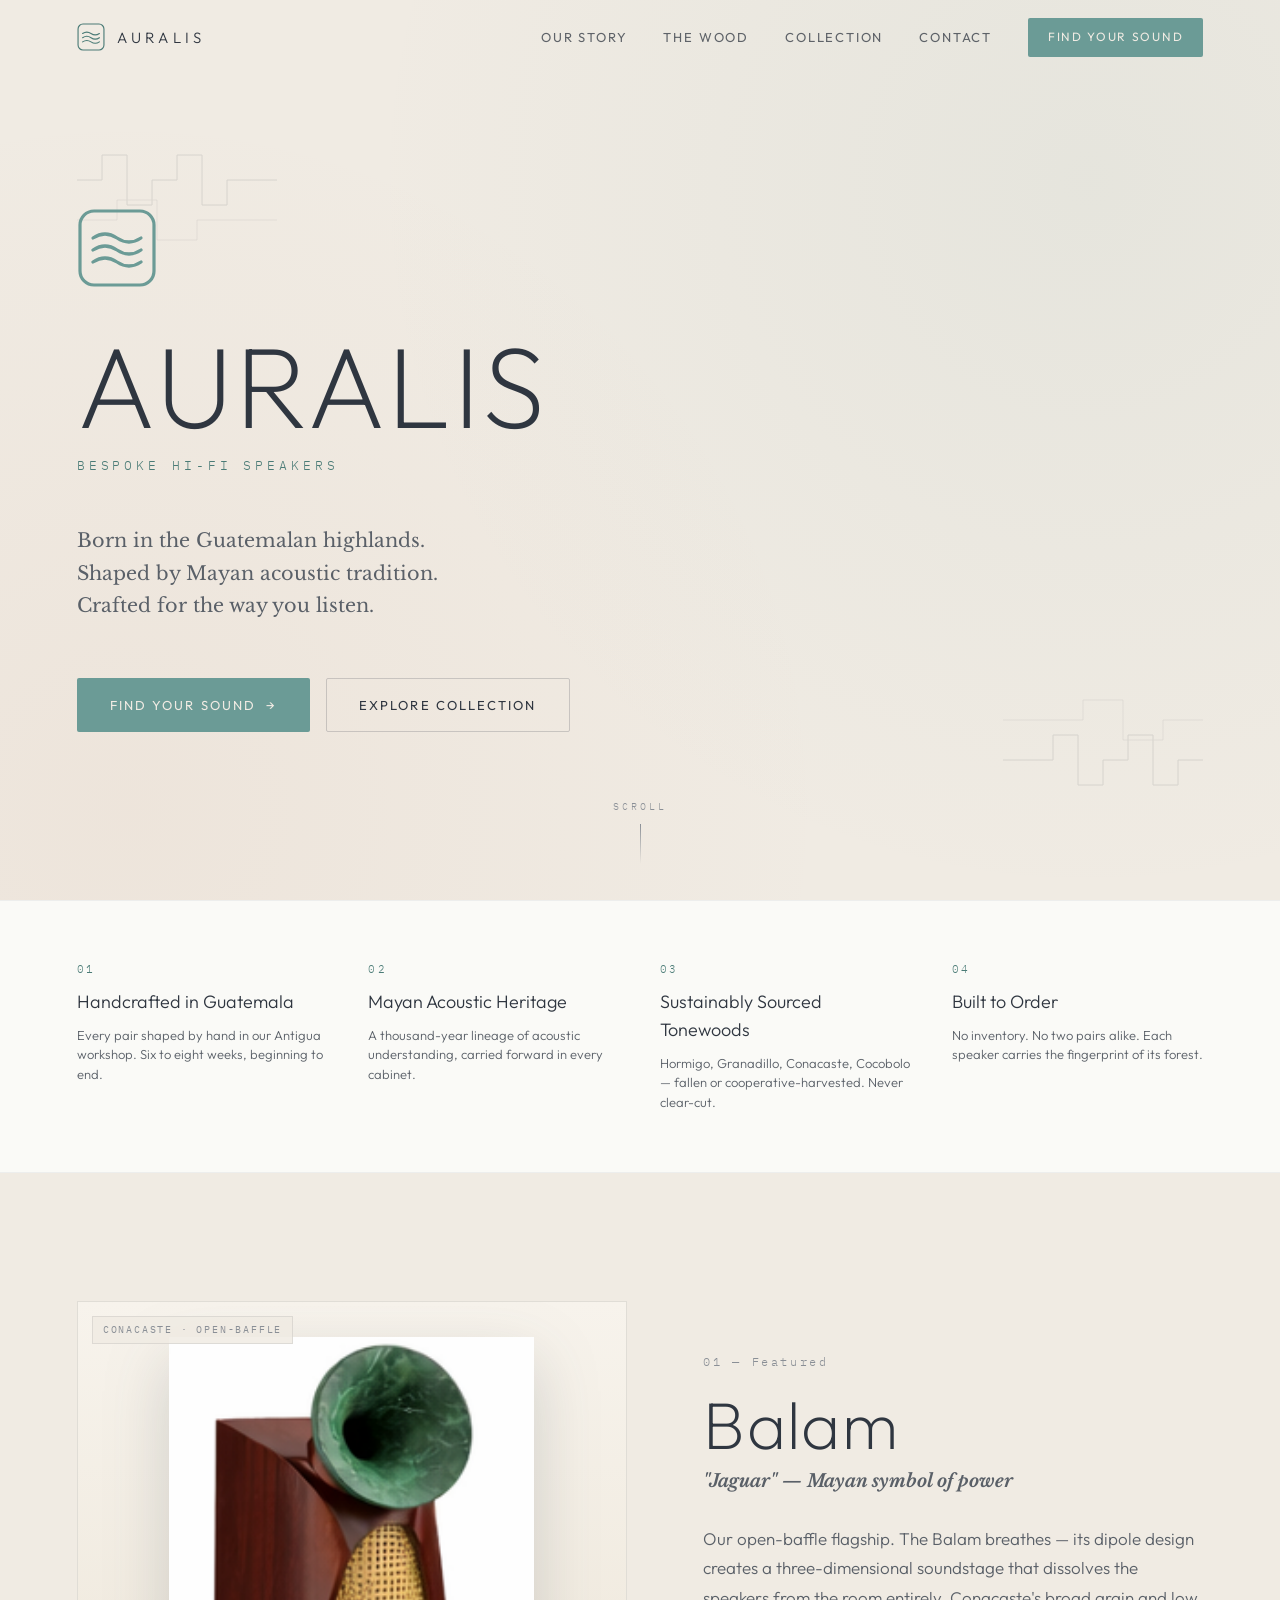
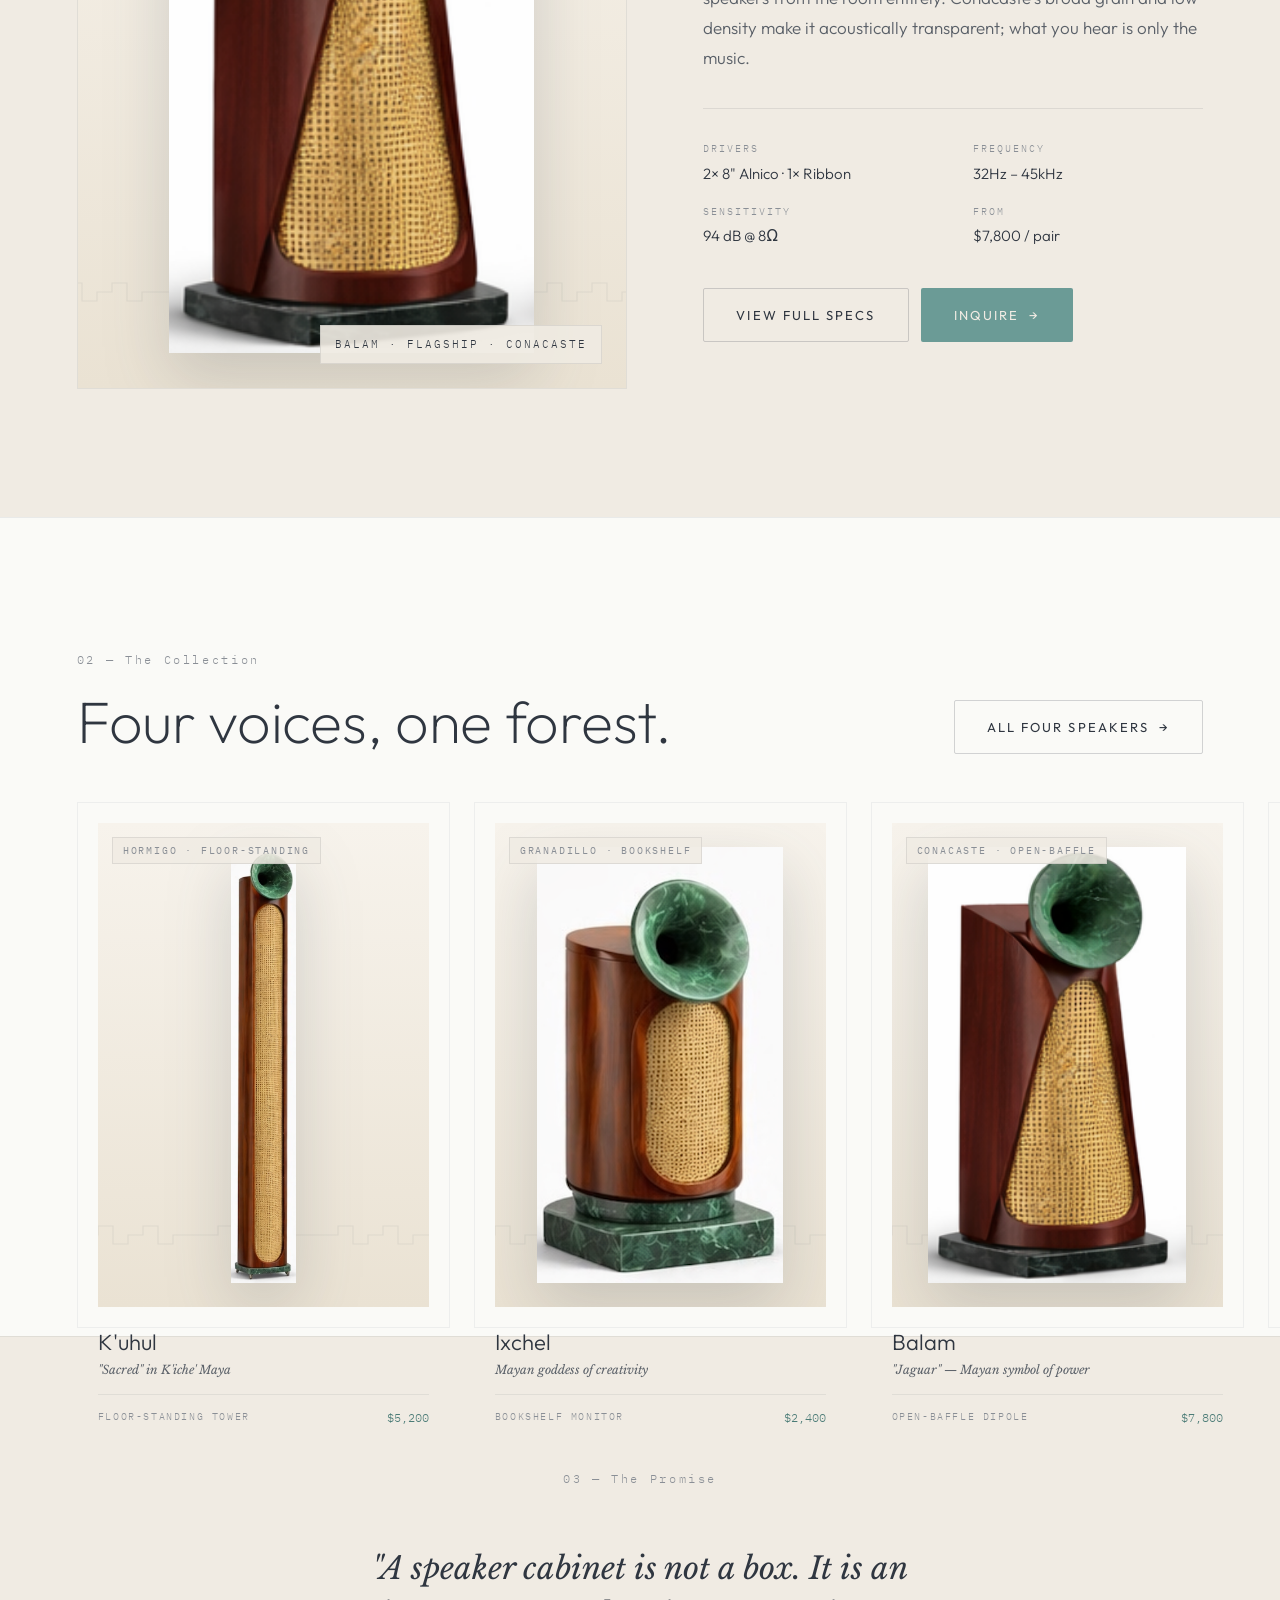
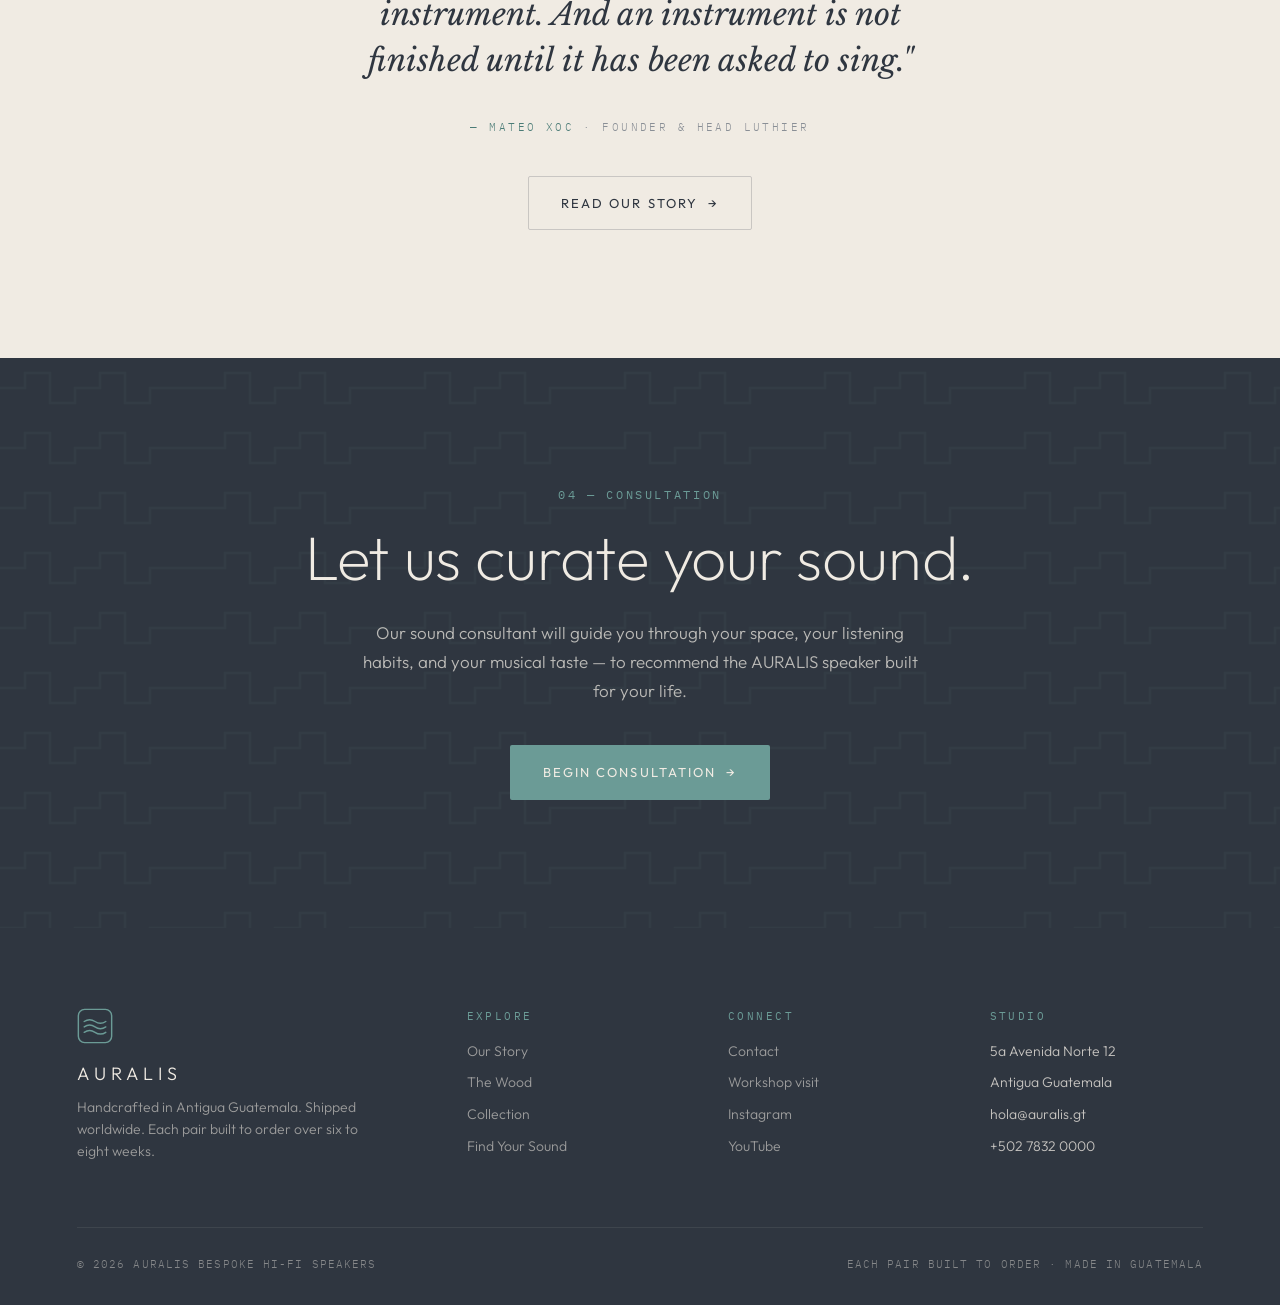
==== index.html @ da79b01b "Initial commit: Auralis website" ====
<!doctype html>
<html lang="en">
<head>
<meta charset="utf-8">
<meta name="viewport" content="width=device-width, initial-scale=1">
<title>AURALIS — Bespoke Hi-Fi Speakers</title>
<link rel="preconnect" href="https://fonts.googleapis.com">
<link rel="preconnect" href="https://fonts.gstatic.com" crossorigin>
<link href="https://fonts.googleapis.com/css2?family=Outfit:wght@200;300;400;500&family=Libre+Baskerville:ital,wght@0,400;1,400&family=IBM+Plex+Mono:wght@300;400&display=swap" rel="stylesheet">
<link rel="stylesheet" href="assets/styles.css">
<link rel="stylesheet" href="assets/speaker-visual.css">
<style>
/* Homepage-specific */
.hero {
  min-height: 100vh;
  display: grid;
  grid-template-columns: 1fr;
  align-items: center;
  padding: 120px var(--pad) 80px;
  position: relative;
  overflow: hidden;
}
.hero-bg {
  position: absolute; inset: 0;
  background:
    radial-gradient(circle at 85% 20%, rgba(107,155,150,0.08) 0%, transparent 55%),
    radial-gradient(circle at 10% 90%, rgba(193,124,90,0.06) 0%, transparent 50%),
    var(--cream);
  pointer-events: none;
}
.hero-corner {
  position: absolute;
  width: 200px; height: 200px;
  opacity: 0.12;
  pointer-events: none;
}
.hero-corner.tl { top: 80px; left: var(--pad); }
.hero-corner.br { bottom: 40px; right: var(--pad); transform: rotate(180deg); }
.hero-inner { position: relative; max-width: var(--max); margin: 0 auto; width: 100%; }
.hero .mark-big { width: 80px; height: 80px; color: var(--teal); margin-bottom: 36px; }
.hero .display {
  font-size: clamp(56px, 9vw, 140px);
  font-weight: 200;
  letter-spacing: 0.02em;
  line-height: 0.95;
  margin-bottom: 16px;
}
.hero .tagline {
  font-family: var(--f-mono);
  font-size: 13px;
  letter-spacing: 0.3em;
  text-transform: uppercase;
  color: var(--teal-deep);
  margin-bottom: 48px;
}
.hero-poem {
  font-family: var(--f-serif);
  font-size: clamp(18px, 1.5vw, 22px);
  color: var(--stone);
  line-height: 1.7;
  margin-bottom: 56px;
  max-width: 40ch;
}
.hero-poem span { display: block; }
.hero-ctas { display: flex; gap: 16px; flex-wrap: wrap; }
.scroll-hint {
  position: absolute;
  bottom: 36px; left: 50%; transform: translateX(-50%);
  font-family: var(--f-mono); font-size: 10px;
  letter-spacing: 0.3em; color: var(--ash);
  display: flex; flex-direction: column; align-items: center; gap: 10px;
}
.scroll-hint::after {
  content: ''; width: 1px; height: 40px;
  background: linear-gradient(180deg, var(--ash), transparent);
  animation: scrollLine 2s ease-in-out infinite;
}
@keyframes scrollLine {
  0%, 100% { opacity: 0.3; transform: scaleY(0.6); }
  50% { opacity: 1; transform: scaleY(1); }
}

/* Essence strip */
.essence {
  padding: 60px var(--pad);
  background: var(--parchment);
  border-top: 1px solid rgba(47,54,64,0.06);
  border-bottom: 1px solid rgba(47,54,64,0.06);
}
.essence-grid {
  max-width: var(--max); margin: 0 auto;
  display: grid;
  grid-template-columns: repeat(4, 1fr);
  gap: 40px;
}
.essence-item { display: flex; flex-direction: column; gap: 10px; }
.essence-item .num {
  font-family: var(--f-mono);
  font-size: 11px;
  letter-spacing: 0.22em;
  color: var(--teal-deep);
}
.essence-item h4 {
  font-family: var(--f-display);
  font-weight: 300;
  font-size: 18px;
  color: var(--slate);
}
.essence-item p { font-size: 13px; color: var(--stone); line-height: 1.5; }
@media (max-width: 820px) {
  .essence-grid { grid-template-columns: 1fr 1fr; gap: 32px; }
}

/* Featured speaker */
.featured {
  display: grid;
  grid-template-columns: 1.1fr 1fr;
  gap: clamp(40px, 6vw, 96px);
  align-items: center;
  max-width: var(--max);
  margin: 0 auto;
  padding: 0 var(--pad);
}
.featured .visual-frame {
  aspect-ratio: 4/5;
  border: 1px solid rgba(47,54,64,0.08);
  position: relative;
  overflow: hidden;
}
.featured .caption {
  position: absolute;
  bottom: 24px; right: 24px;
  background: rgba(240,235,227,0.9);
  padding: 10px 14px;
  font-family: var(--f-mono);
  font-size: 11px;
  letter-spacing: 0.18em;
  color: var(--slate);
  border: 1px solid rgba(47,54,64,0.1);
}
.featured h2 .name-big {
  font-size: clamp(44px, 5.2vw, 72px);
  font-weight: 200;
  letter-spacing: 0.02em;
  line-height: 1;
}
.featured .translation {
  font-family: var(--f-serif);
  font-style: italic;
  color: var(--stone);
  margin-top: 8px;
  font-size: 18px;
}
.featured .description { margin-top: 28px; font-size: 17px; line-height: 1.75; }
.featured .spec-list {
  display: grid;
  grid-template-columns: 1fr 1fr;
  gap: 18px 40px;
  margin-top: 36px;
  padding-top: 32px;
  border-top: 1px solid rgba(47,54,64,0.1);
}
.spec-row .label {
  font-family: var(--f-mono); font-size: 10px;
  letter-spacing: 0.2em; color: var(--ash);
  text-transform: uppercase; display: block; margin-bottom: 4px;
}
.spec-row .value { font-size: 15px; color: var(--slate); }
.featured .cta-row { margin-top: 40px; display: flex; gap: 12px; flex-wrap: wrap; }
@media (max-width: 820px) { .featured { grid-template-columns: 1fr; } }

/* Promise */
.promise {
  max-width: 880px;
  margin: 0 auto;
  padding: 0 var(--pad);
  text-align: center;
}
.promise .big-serif {
  font-family: var(--f-serif);
  font-weight: 400;
  font-style: italic;
  font-size: clamp(24px, 2.4vw, 34px);
  line-height: 1.5;
  color: var(--slate);
  margin: 36px 0;
  text-wrap: balance;
}
.promise .attribution {
  font-family: var(--f-mono);
  font-size: 11px;
  letter-spacing: 0.22em;
  text-transform: uppercase;
  color: var(--ash);
}
.promise .attribution span { color: var(--teal-deep); }

/* Consultation CTA — dark, warm */
.consult-cta {
  background: var(--obsidian);
  color: var(--cream);
  padding: clamp(72px, 10vw, 140px) var(--pad);
  text-align: center;
  position: relative;
  overflow: hidden;
}
.consult-cta::before {
  content: '';
  position: absolute; inset: 0;
  background-image: url("data:image/svg+xml;utf8,<svg xmlns='http://www.w3.org/2000/svg' viewBox='0 0 80 24'><path d='M0 12 L10 12 L10 6 L20 6 L20 18 L30 18 L30 12 L40 12 L40 6 L50 6 L50 18 L60 18 L60 12 L80 12' fill='none' stroke='%236B9B96' stroke-width='1'/></svg>");
  background-repeat: repeat;
  background-size: 200px 60px;
  opacity: 0.06;
}
.consult-cta > * { position: relative; }
.consult-cta .eyebrow { color: var(--teal); }
.consult-cta h2 {
  font-size: clamp(36px, 5vw, 62px);
  font-weight: 200;
  letter-spacing: -0.005em;
  line-height: 1.1;
  margin: 18px auto 28px;
  max-width: 18ch;
  text-wrap: balance;
}
.consult-cta p {
  max-width: 52ch; margin: 0 auto 40px;
  color: rgba(240,235,227,0.72);
  font-size: 17px;
  line-height: 1.7;
}
.consult-cta .btn-primary { background: var(--teal); color: var(--cream); }
.consult-cta .btn-primary:hover { background: var(--teal-deep); }

/* Collection preview strip */
.collection-strip {
  max-width: var(--max);
  margin: 0 auto;
  padding: 0 var(--pad);
}
.collection-head {
  display: flex; justify-content: space-between; align-items: flex-end;
  gap: 24px; flex-wrap: wrap;
  margin-bottom: 48px;
}
.collection-preview-grid {
  display: grid;
  grid-template-columns: repeat(4, 1fr);
  gap: 24px;
}
@media (max-width: 1000px) { .collection-preview-grid { grid-template-columns: 1fr 1fr; } }
@media (max-width: 560px) { .collection-preview-grid { grid-template-columns: 1fr; } }
.mini-card { background: var(--parchment); border: 1px solid rgba(47,54,64,0.06); padding: 20px; transition: all 0.3s; }
.mini-card:hover { border-color: rgba(107,155,150,0.4); transform: translateY(-4px); }
.mini-card .sp-visual { aspect-ratio: 1/1.1; margin-bottom: 18px; }
.mini-card .mname { font-family: var(--f-display); font-weight: 300; font-size: 22px; }
.mini-card .mtranslation { font-family: var(--f-serif); font-style: italic; font-size: 12px; color: var(--stone); margin-top: 2px; }
.mini-card .mfoot { display: flex; justify-content: space-between; margin-top: 14px; padding-top: 14px; border-top: 1px solid rgba(47,54,64,0.08); }
.mini-card .mtype { font-family: var(--f-mono); font-size: 10px; letter-spacing: 0.16em; text-transform: uppercase; color: var(--ash); }
.mini-card .mprice { font-family: var(--f-mono); font-size: 12px; color: var(--teal-deep); }
</style>
</head>
<body>

<section class="hero">
  <div class="hero-bg"></div>
  <svg class="hero-corner tl" viewBox="0 0 200 200" fill="none" aria-hidden="true">
    <path d="M0 100 L25 100 L25 75 L50 75 L50 125 L75 125 L75 100 L100 100 L100 75 L125 75 L125 125 L150 125 L150 100 L200 100" stroke="#2F3640" stroke-width="1" fill="none"/>
    <path d="M0 140 L40 140 L40 120 L80 120 L80 160 L120 160 L120 140 L200 140" stroke="#2F3640" stroke-width="1" fill="none" opacity="0.6"/>
  </svg>
  <svg class="hero-corner br" viewBox="0 0 200 200" fill="none" aria-hidden="true">
    <path d="M0 100 L25 100 L25 75 L50 75 L50 125 L75 125 L75 100 L100 100 L100 75 L125 75 L125 125 L150 125 L150 100 L200 100" stroke="#2F3640" stroke-width="1" fill="none"/>
    <path d="M0 140 L40 140 L40 120 L80 120 L80 160 L120 160 L120 140 L200 140" stroke="#2F3640" stroke-width="1" fill="none" opacity="0.6"/>
  </svg>

  <div class="hero-inner reveal">
    <svg class="mark-big" viewBox="0 0 40 40" fill="none">
      <rect x="1.5" y="1.5" width="37" height="37" rx="7" stroke="currentColor" stroke-width="1.6"/>
      <path d="M8 15 Q14 11 20 15 T32 15" stroke="currentColor" stroke-width="1.6" fill="none" stroke-linecap="round"/>
      <path d="M8 21 Q14 17 20 21 T32 21" stroke="currentColor" stroke-width="1.6" fill="none" stroke-linecap="round"/>
      <path d="M8 27 Q14 23 20 27 T32 27" stroke="currentColor" stroke-width="1.6" fill="none" stroke-linecap="round"/>
    </svg>
    <h1 class="display">AURALIS</h1>
    <div class="tagline">Bespoke Hi-Fi Speakers</div>
    <p class="hero-poem">
      <span>Born in the Guatemalan highlands.</span>
      <span>Shaped by Mayan acoustic tradition.</span>
      <span>Crafted for the way you listen.</span>
    </p>
    <div class="hero-ctas">
      <a href="consultation.html" class="btn btn-primary">Find Your Sound <span class="arrow">→</span></a>
      <a href="collection.html" class="btn btn-secondary">Explore Collection</a>
    </div>
  </div>
  <div class="scroll-hint">SCROLL</div>
</section>

<section class="essence">
  <div class="essence-grid">
    <div class="essence-item reveal">
      <div class="num">01</div>
      <h4>Handcrafted in Guatemala</h4>
      <p>Every pair shaped by hand in our Antigua workshop. Six to eight weeks, beginning to end.</p>
    </div>
    <div class="essence-item reveal">
      <div class="num">02</div>
      <h4>Mayan Acoustic Heritage</h4>
      <p>A thousand-year lineage of acoustic understanding, carried forward in every cabinet.</p>
    </div>
    <div class="essence-item reveal">
      <div class="num">03</div>
      <h4>Sustainably Sourced Tonewoods</h4>
      <p>Hormigo, Granadillo, Conacaste, Cocobolo — fallen or cooperative-harvested. Never clear-cut.</p>
    </div>
    <div class="essence-item reveal">
      <div class="num">04</div>
      <h4>Built to Order</h4>
      <p>No inventory. No two pairs alike. Each speaker carries the fingerprint of its forest.</p>
    </div>
  </div>
</section>

<section class="section">
  <div class="featured">
    <div class="visual-frame reveal" id="featured-visual">
      <div class="caption">BALAM · FLAGSHIP · CONACASTE</div>
    </div>
    <div class="reveal">
      <div class="section-num">01 — Featured</div>
      <h2>
        <span class="name-big">Balam</span>
        <div class="translation">"Jaguar" — Mayan symbol of power</div>
      </h2>
      <p class="description">
        Our open-baffle flagship. The Balam breathes — its dipole design creates a three-dimensional
        soundstage that dissolves the speakers from the room entirely. Conacaste's broad grain and low
        density make it acoustically transparent; what you hear is only the music.
      </p>
      <div class="spec-list">
        <div class="spec-row"><span class="label">Drivers</span><span class="value">2× 8" Alnico · 1× Ribbon</span></div>
        <div class="spec-row"><span class="label">Frequency</span><span class="value">32Hz – 45kHz</span></div>
        <div class="spec-row"><span class="label">Sensitivity</span><span class="value">94 dB @ 8Ω</span></div>
        <div class="spec-row"><span class="label">From</span><span class="value">$7,800 / pair</span></div>
      </div>
      <div class="cta-row">
        <a href="collection.html#balam" class="btn btn-secondary">View Full Specs</a>
        <a href="consultation.html" class="btn btn-primary">Inquire <span class="arrow">→</span></a>
      </div>
    </div>
  </div>
</section>

<section class="section alt">
  <div class="collection-strip">
    <div class="collection-head reveal">
      <div>
        <div class="section-num">02 — The Collection</div>
        <h2 class="h1" style="max-width: 16ch;">Four voices, one forest.</h2>
      </div>
      <a href="collection.html" class="btn btn-secondary">All Four Speakers <span class="arrow">→</span></a>
    </div>
    <div class="collection-preview-grid reveal" id="mini-grid"></div>
  </div>
</section>

<section class="section">
  <div class="promise reveal">
    <div class="section-num">03 — The Promise</div>
    <p class="big-serif">
      "A speaker cabinet is not a box. It is an instrument. And an instrument is not finished until
      it has been asked to sing."
    </p>
    <div class="attribution"><span>— Mateo Xoc</span> · Founder &amp; Head Luthier</div>
    <div style="margin-top: 40px;">
      <a href="story.html" class="btn btn-secondary">Read Our Story <span class="arrow">→</span></a>
    </div>
  </div>
</section>

<section class="consult-cta">
  <div class="eyebrow">04 — Consultation</div>
  <h2>Let us curate your sound.</h2>
  <p>
    Our sound consultant will guide you through your space, your listening habits, and your musical
    taste — to recommend the AURALIS speaker built for your life.
  </p>
  <a href="consultation.html" class="btn btn-primary">Begin Consultation <span class="arrow">→</span></a>
</section>

<script src="assets/shared.js"></script>
<script src="assets/data.js"></script>
<script>
  AURALIS.initPage(null);

  // Featured Balam visual
  const balam = AURALIS_SPEAKERS.find(s => s.id === 'balam');
  document.getElementById('featured-visual').insertAdjacentHTML('afterbegin', renderSpeakerVisual(balam));

  // Mini collection strip
  const grid = document.getElementById('mini-grid');
  grid.innerHTML = AURALIS_SPEAKERS.map(s => `
    <a href="collection.html#${s.id}" class="mini-card">
      ${renderSpeakerVisual(s)}
      <div class="mname">${s.name}</div>
      <div class="mtranslation">${s.meaning}</div>
      <div class="mfoot">
        <span class="mtype">${s.type.split(' ').slice(0,2).join(' ')}</span>
        <span class="mprice">$${s.price.toLocaleString()}</span>
      </div>
    </a>
  `).join('');
</script>

</body>
</html>
---- assets/styles.css ----
/* AURALIS — shared stylesheet */

:root {
  --cream: #F0EBE3;
  --parchment: #FAFAF7;
  --sand: #E8E2D8;
  --slate: #2F3640;
  --stone: #5A6068;
  --ash: #8A8F96;
  --teal: #6B9B96;
  --teal-deep: #4A7B76;
  --terracotta: #C17C5A;
  --jade: #5A8C6F;
  --obsidian: #2F3640;

  --f-display: 'Outfit', system-ui, sans-serif;
  --f-serif: 'Libre Baskerville', Georgia, serif;
  --f-mono: 'IBM Plex Mono', 'Menlo', monospace;

  --pad: clamp(24px, 6vw, 96px);
  --max: 1360px;
}

* { box-sizing: border-box; margin: 0; padding: 0; }
html { scroll-behavior: smooth; }
body {
  font-family: var(--f-display);
  font-weight: 300;
  background: var(--cream);
  color: var(--slate);
  line-height: 1.55;
  -webkit-font-smoothing: antialiased;
  text-rendering: optimizeLegibility;
}
img { max-width: 100%; display: block; }
a { color: inherit; text-decoration: none; }
button { font: inherit; cursor: pointer; border: none; background: none; color: inherit; }

/* Type scale */
.display {
  font-family: var(--f-display);
  font-weight: 200;
  letter-spacing: -0.01em;
  line-height: 1.05;
  font-size: clamp(42px, 6vw, 88px);
  text-wrap: balance;
}
.h1 {
  font-family: var(--f-display);
  font-weight: 200;
  letter-spacing: -0.005em;
  line-height: 1.1;
  font-size: clamp(36px, 4.6vw, 64px);
}
.h2 {
  font-family: var(--f-display);
  font-weight: 300;
  line-height: 1.15;
  font-size: clamp(28px, 3vw, 40px);
}
.h3 {
  font-family: var(--f-display);
  font-weight: 300;
  font-size: clamp(20px, 1.6vw, 24px);
  letter-spacing: 0.01em;
}
.eyebrow {
  font-family: var(--f-mono);
  font-weight: 400;
  font-size: 12px;
  letter-spacing: 0.22em;
  text-transform: uppercase;
  color: var(--teal-deep);
}
.serif {
  font-family: var(--f-serif);
  font-weight: 400;
  font-style: italic;
}
.mono { font-family: var(--f-mono); font-weight: 400; }
.mute { color: var(--stone); }
.body-lg {
  font-size: clamp(17px, 1.2vw, 19px);
  color: var(--stone);
  line-height: 1.7;
  max-width: 62ch;
}
p { max-width: 62ch; color: var(--stone); }
p + p { margin-top: 1em; }

/* Layout */
.wrap { max-width: var(--max); margin: 0 auto; padding: 0 var(--pad); }
.section { padding: clamp(72px, 10vw, 140px) 0; position: relative; }
.section + .section { border-top: 1px solid rgba(47,54,64,0.08); }
.section.alt { background: var(--parchment); }
.section.dark { background: var(--obsidian); color: var(--cream); }
.section.dark p, .section.dark .mute { color: rgba(240,235,227,0.72); }

.section-num {
  font-family: var(--f-mono);
  font-size: 12px;
  letter-spacing: 0.22em;
  color: var(--ash);
  display: inline-block;
  margin-bottom: 20px;
}

/* Nav */
.nav {
  position: fixed; top: 0; left: 0; right: 0; z-index: 100;
  padding: 18px var(--pad);
  display: flex; align-items: center; justify-content: space-between;
  transition: background 0.3s, backdrop-filter 0.3s, border-color 0.3s;
  border-bottom: 1px solid transparent;
}
.nav.scrolled {
  background: rgba(240,235,227,0.82);
  backdrop-filter: blur(14px);
  -webkit-backdrop-filter: blur(14px);
  border-bottom-color: rgba(47,54,64,0.08);
}
.nav-brand { display: flex; align-items: center; gap: 12px; }
.nav-brand .mark { width: 28px; height: 28px; }
.nav-brand .name {
  font-family: var(--f-display);
  font-weight: 300;
  letter-spacing: 0.28em;
  font-size: 15px;
}
.nav-links { display: flex; align-items: center; gap: 36px; }
.nav-links a {
  font-size: 13px;
  letter-spacing: 0.14em;
  text-transform: uppercase;
  font-weight: 400;
  color: var(--slate);
  opacity: 0.75;
  transition: opacity 0.2s;
}
.nav-links a:hover, .nav-links a.active { opacity: 1; }
.nav-cta {
  background: var(--teal);
  color: var(--cream) !important;
  padding: 10px 20px;
  border-radius: 2px;
  opacity: 1 !important;
  letter-spacing: 0.14em !important;
  font-size: 12px !important;
  transition: background 0.2s;
}
.nav-cta:hover { background: var(--teal-deep); }

.nav-toggle { display: none; }

/* Buttons */
.btn {
  display: inline-flex; align-items: center; gap: 10px;
  padding: 16px 32px;
  border-radius: 2px;
  font-size: 13px;
  letter-spacing: 0.16em;
  text-transform: uppercase;
  font-weight: 400;
  transition: all 0.25s;
  border: 1px solid transparent;
}
.btn-primary { background: var(--teal); color: var(--cream); }
.btn-primary:hover { background: var(--teal-deep); transform: translateY(-1px); }
.btn-secondary {
  background: transparent;
  color: var(--slate);
  border-color: rgba(47,54,64,0.2);
}
.btn-secondary:hover { border-color: var(--slate); background: rgba(47,54,64,0.03); }
.btn-dark { background: var(--slate); color: var(--cream); }
.btn-dark:hover { background: var(--obsidian); transform: translateY(-1px); }
.btn .arrow { transition: transform 0.25s; }
.btn:hover .arrow { transform: translateX(4px); }

/* Wave mark */
.wave-mark { display: inline-block; vertical-align: middle; }

/* Mayan step-fret divider — abstract */
.step-fret {
  width: 100%; height: 24px; opacity: 0.15;
  background-image: url("data:image/svg+xml;utf8,<svg xmlns='http://www.w3.org/2000/svg' viewBox='0 0 80 24'><path d='M0 12 L10 12 L10 6 L20 6 L20 18 L30 18 L30 12 L40 12 L40 6 L50 6 L50 18 L60 18 L60 12 L80 12' fill='none' stroke='%232F3640' stroke-width='1'/></svg>");
  background-repeat: repeat-x;
  background-size: 80px 24px;
}

/* Speaker placeholder cards — stylized CSS, never hand-drawn speakers */
.speaker-placeholder {
  position: relative;
  aspect-ratio: 3 / 4;
  border-radius: 2px;
  overflow: hidden;
  background: linear-gradient(180deg, #f5f0e8 0%, #ebe4d7 100%);
  display: flex; align-items: flex-end; justify-content: center;
  padding: 24px;
}
.speaker-placeholder::before {
  content: '';
  position: absolute; inset: 0;
  background-image: repeating-linear-gradient(
    90deg,
    transparent 0, transparent 11px,
    rgba(47,54,64,0.04) 11px, rgba(47,54,64,0.04) 12px
  );
  pointer-events: none;
}
.speaker-placeholder .label {
  position: relative;
  font-family: var(--f-mono);
  font-size: 11px;
  letter-spacing: 0.18em;
  color: var(--ash);
  text-transform: uppercase;
  padding: 6px 12px;
  background: rgba(240,235,227,0.9);
  border: 1px solid rgba(47,54,64,0.1);
}

/* Wood grain — used as accent within speaker cards */
.wood {
  background-color: #8B5A3C;
  background-image:
    repeating-linear-gradient(
      92deg,
      rgba(0,0,0,0.06) 0 1px,
      transparent 1px 6px,
      rgba(0,0,0,0.03) 6px 7px,
      transparent 7px 14px,
      rgba(255,220,180,0.04) 14px 16px,
      transparent 16px 22px
    ),
    linear-gradient(180deg, rgba(255,220,180,0.08), rgba(0,0,0,0.15));
}
.wood.hormigo   { background-color: #8B5A3C; }
.wood.granadillo{ background-color: #5A2F28; }
.wood.conacaste { background-color: #B88E5C; }
.wood.cocobolo  { background-color: #6B3820; }

/* Speaker card (Collection) */
.speaker-card {
  display: grid;
  grid-template-columns: 1fr;
  gap: 24px;
  padding: 28px;
  background: var(--parchment);
  border: 1px solid rgba(47,54,64,0.06);
  border-radius: 2px;
  transition: all 0.3s;
}
.speaker-card:hover {
  border-color: rgba(107,155,150,0.4);
  transform: translateY(-4px);
  box-shadow: 0 18px 50px -20px rgba(47,54,64,0.18);
}
.speaker-card .visual {
  aspect-ratio: 4/5;
  border-radius: 2px;
  overflow: hidden;
  position: relative;
  display: flex; align-items: center; justify-content: center;
}
.speaker-card .meta {
  display: flex; align-items: baseline; justify-content: space-between;
  gap: 12px; flex-wrap: wrap;
}
.speaker-card h3 { font-size: 26px; font-weight: 300; letter-spacing: 0.02em; }
.speaker-card .translation { font-family: var(--f-serif); font-style: italic; color: var(--stone); font-size: 14px; margin-top: 2px; }
.speaker-card .price { font-family: var(--f-mono); font-size: 13px; color: var(--teal-deep); }
.speaker-card .specs {
  display: flex; gap: 18px; flex-wrap: wrap;
  font-family: var(--f-mono); font-size: 11px; color: var(--ash);
  text-transform: uppercase; letter-spacing: 0.12em;
  padding-top: 14px; border-top: 1px solid rgba(47,54,64,0.08);
}

/* Footer */
.footer {
  background: var(--obsidian);
  color: rgba(240,235,227,0.78);
  padding: 80px var(--pad) 32px;
}
.footer a { opacity: 0.72; transition: opacity 0.2s; }
.footer a:hover { opacity: 1; }
.footer-grid {
  display: grid;
  grid-template-columns: 1.6fr 1fr 1fr 1fr;
  gap: 48px;
  max-width: var(--max);
  margin: 0 auto 60px;
}
.footer-brand .mark { width: 36px; height: 36px; margin-bottom: 16px; }
.footer-brand .name {
  font-family: var(--f-display);
  font-weight: 300;
  letter-spacing: 0.28em;
  color: var(--cream);
  font-size: 18px;
  margin-bottom: 10px;
}
.footer-brand p { color: rgba(240,235,227,0.56); font-size: 14px; max-width: 32ch; }
.footer-col h4 {
  font-family: var(--f-mono);
  font-size: 11px;
  letter-spacing: 0.22em;
  text-transform: uppercase;
  color: var(--teal);
  margin-bottom: 16px;
  font-weight: 400;
}
.footer-col ul { list-style: none; }
.footer-col li { margin-bottom: 10px; font-size: 14px; }
.footer-bottom {
  max-width: var(--max);
  margin: 0 auto;
  padding-top: 28px;
  border-top: 1px solid rgba(240,235,227,0.08);
  display: flex; justify-content: space-between; gap: 20px; flex-wrap: wrap;
  font-family: var(--f-mono);
  font-size: 11px;
  letter-spacing: 0.1em;
  color: rgba(240,235,227,0.45);
}

/* Fade on scroll */
.reveal { opacity: 0; transform: translateY(20px); transition: opacity 0.8s ease, transform 0.8s ease; }
.reveal.in { opacity: 1; transform: none; }

/* Mobile */
@media (max-width: 820px) {
  .nav-links { display: none; }
  .nav-toggle {
    display: flex; flex-direction: column; gap: 5px;
    width: 28px; padding: 4px;
  }
  .nav-toggle span { display: block; height: 1.5px; background: var(--slate); }
  .nav.open .nav-links {
    display: flex; flex-direction: column; gap: 20px;
    position: fixed; inset: 64px 0 0 0;
    background: var(--cream); padding: 40px var(--pad);
    align-items: flex-start;
  }
  .nav.open .nav-links a { font-size: 20px; letter-spacing: 0.1em; text-transform: none; }
  .nav.open .nav-cta { font-size: 14px !important; padding: 14px 24px; }
  .footer-grid { grid-template-columns: 1fr 1fr; }
  .footer-brand { grid-column: 1 / -1; }
}
---- assets/speaker-visual.css ----
/* AURALIS — speaker visualization (stylized, not photographic) */

.sp-visual {
  position: relative;
  width: 100%; height: 100%;
  background: linear-gradient(180deg, #f7f3ec 0%, #eae2d3 100%);
  overflow: hidden;
  display: flex; align-items: center; justify-content: center;
}
.sp-photo {
  position: relative;
  max-width: 82%; max-height: 90%;
  width: auto; height: auto;
  object-fit: contain;
  filter: drop-shadow(0 24px 32px rgba(47,54,64,0.18));
  transition: transform 0.5s ease;
}
.sp-visual:hover .sp-photo { transform: translateY(-4px) scale(1.02); }
.sp-visual::before {
  /* mayan step-fret watermark */
  content: '';
  position: absolute; inset: 0;
  background-image: url("data:image/svg+xml;utf8,<svg xmlns='http://www.w3.org/2000/svg' viewBox='0 0 80 24'><path d='M0 12 L10 12 L10 6 L20 6 L20 18 L30 18 L30 12 L40 12 L40 6 L50 6 L50 18 L60 18 L60 12 L80 12' fill='none' stroke='%232F3640' stroke-width='0.8'/></svg>");
  background-repeat: repeat-x;
  background-size: 120px 36px;
  background-position: center 88%;
  opacity: 0.07;
  pointer-events: none;
}
.sp-room {
  position: absolute; inset: 0;
  display: flex; align-items: flex-end; justify-content: center;
  padding-bottom: 14%;
}
.sp-body {
  position: relative;
  border-radius: 4px 4px 2px 2px;
  box-shadow:
    inset 0 2px 6px rgba(255,220,180,0.18),
    inset 0 -14px 28px rgba(0,0,0,0.28),
    0 14px 30px -10px rgba(47,54,64,0.25);
}
.sp-grille {
  position: absolute;
  left: 14%; right: 14%;
  top: 12%; bottom: 28%;
  border-radius: 40% / 8%;
  background:
    repeating-linear-gradient(90deg,
      rgba(230,210,170,0.9) 0 2px,
      rgba(160,130,90,0.5) 2px 4px);
  border: 1px solid rgba(0,0,0,0.25);
  box-shadow: inset 0 0 18px rgba(0,0,0,0.35);
}
.sp-driver {
  position: absolute;
  left: 50%; transform: translateX(-50%);
  width: 44%; aspect-ratio: 1;
  border-radius: 50%;
  background:
    radial-gradient(circle at 50% 45%, #2a2622 0%, #1a1714 45%, #0a0806 100%);
  box-shadow: inset 0 1px 2px rgba(255,220,180,0.15), 0 0 0 1px rgba(0,0,0,0.35);
}
.sp-driver::after {
  content: '';
  position: absolute; inset: 32%;
  border-radius: 50%;
  background: radial-gradient(circle at 40% 35%, #3a332d 0%, #15110e 80%);
}
.sp-driver.upper { top: 74%; width: 24%; }
.sp-driver.lower { top: 74%; width: 24%; display: none; }
.sp-base {
  position: absolute;
  bottom: 8%; left: 50%; transform: translateX(-50%);
  width: 60%; height: 3%;
  background: linear-gradient(180deg, #4a6f5f 0%, #2f4a3e 100%);
  border-radius: 1px;
  box-shadow: 0 6px 14px rgba(47,54,64,0.25);
}
.sp-floor {
  position: absolute;
  left: 0; right: 0; bottom: 0; height: 8%;
  background: linear-gradient(180deg, rgba(47,54,64,0.08), rgba(47,54,64,0.18));
}
.sp-tag {
  position: absolute;
  top: 14px; left: 14px;
  font-size: 10px;
  letter-spacing: 0.18em;
  color: var(--ash);
  padding: 5px 10px;
  background: rgba(240,235,227,0.85);
  border: 1px solid rgba(47,54,64,0.1);
}

/* Detail view — larger */
.speaker-detail .sp-visual { aspect-ratio: 4/5; }
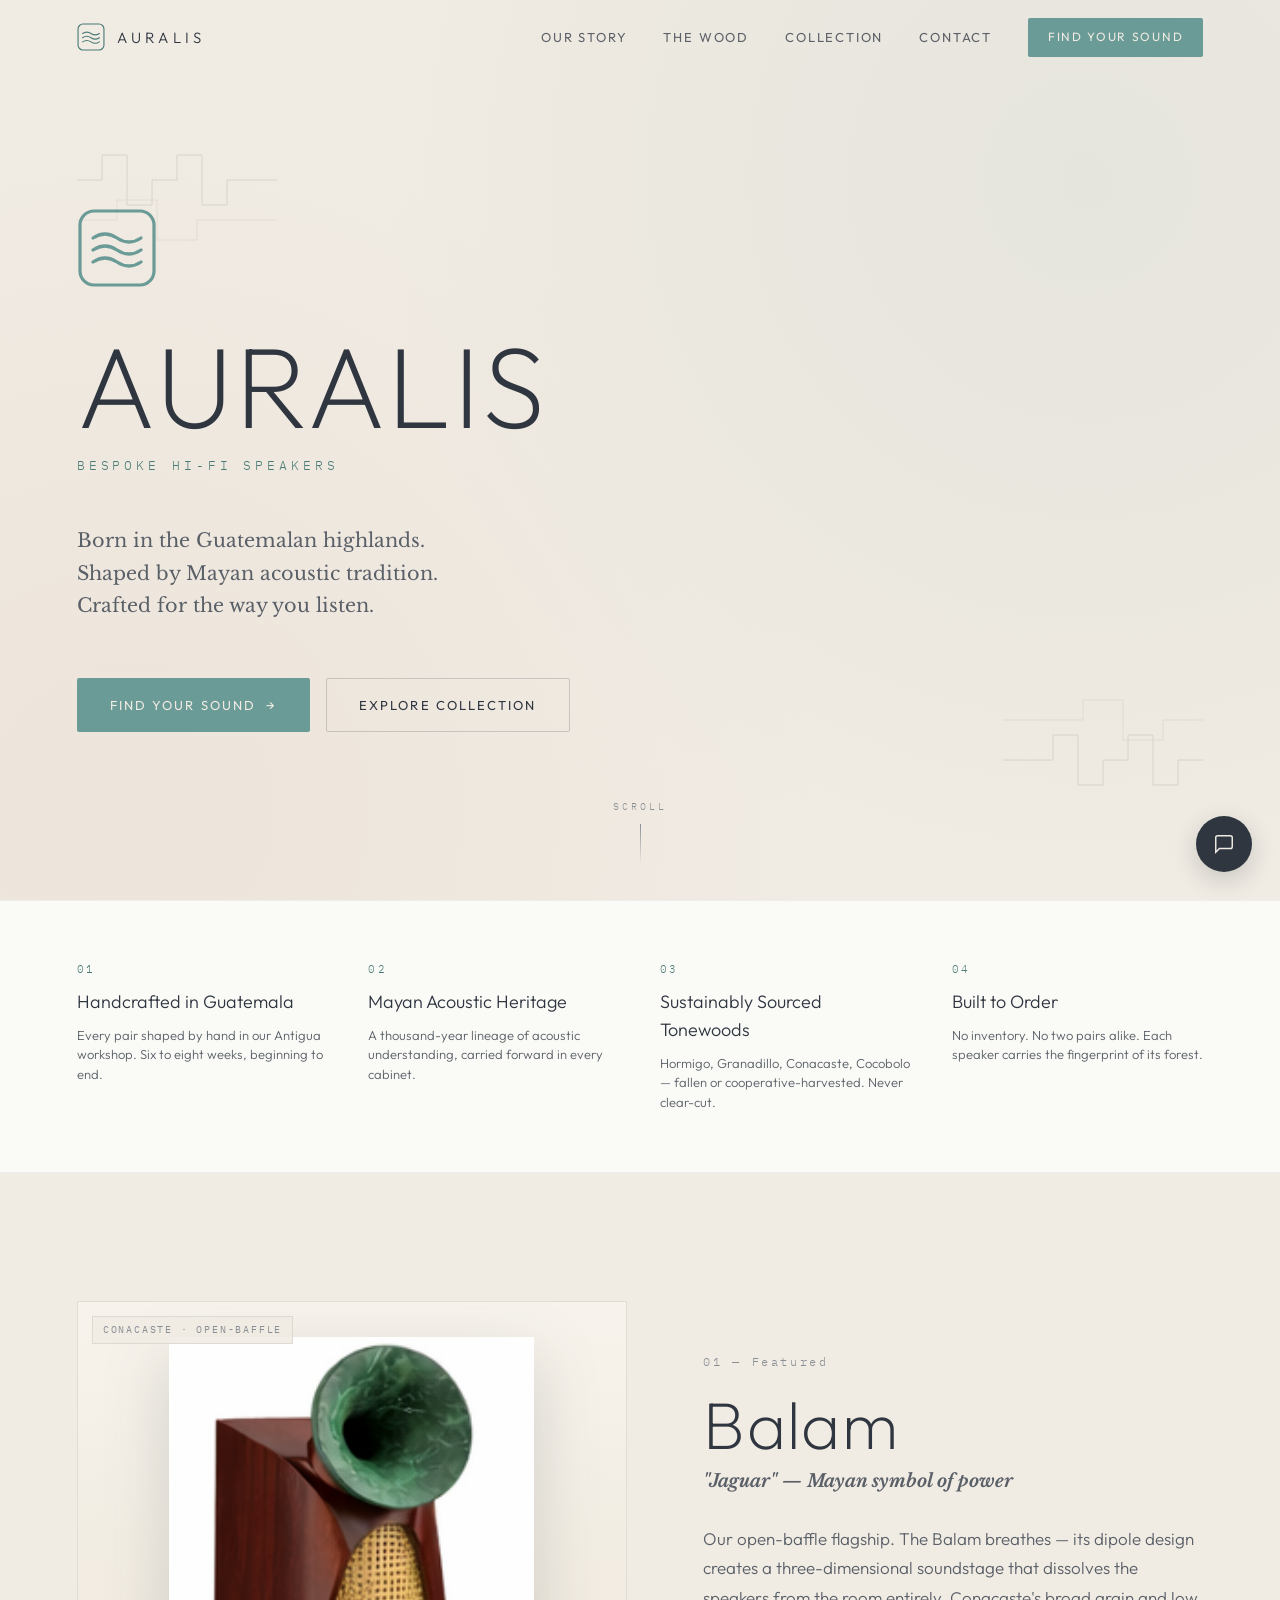
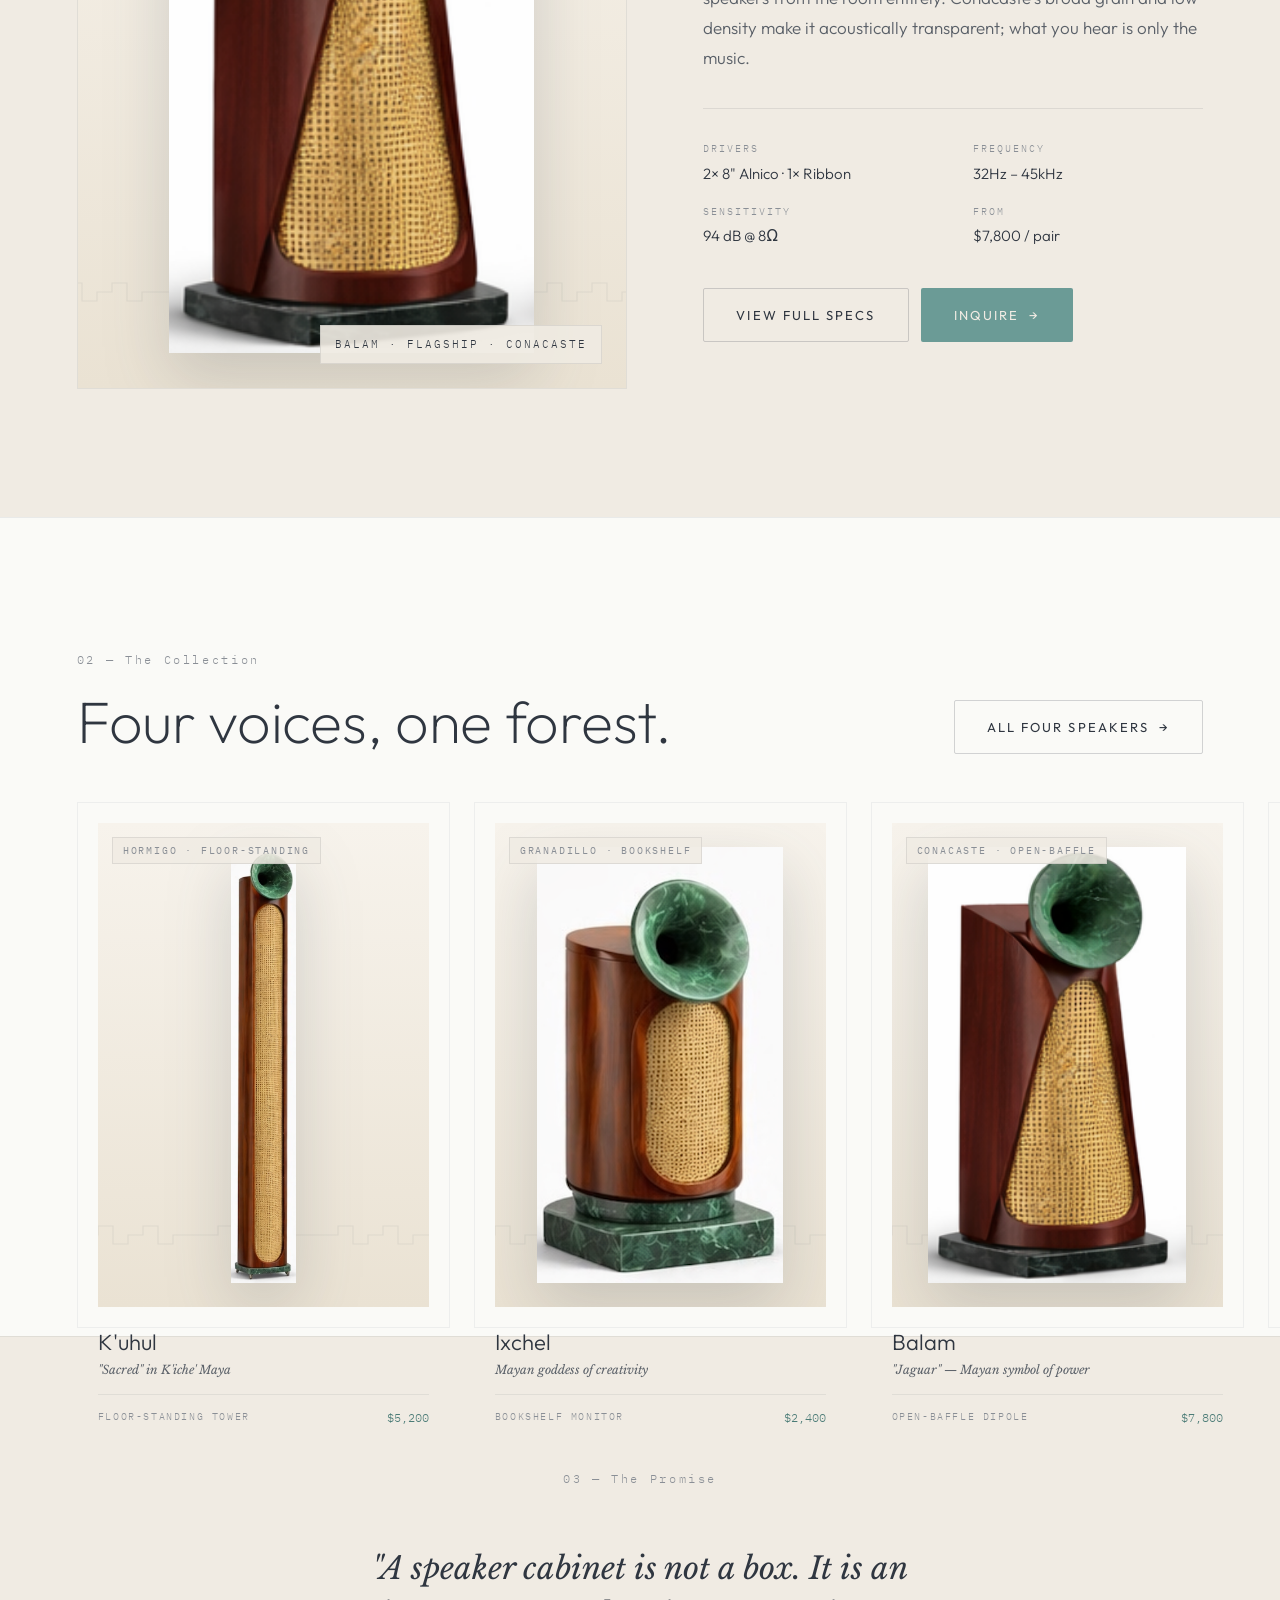
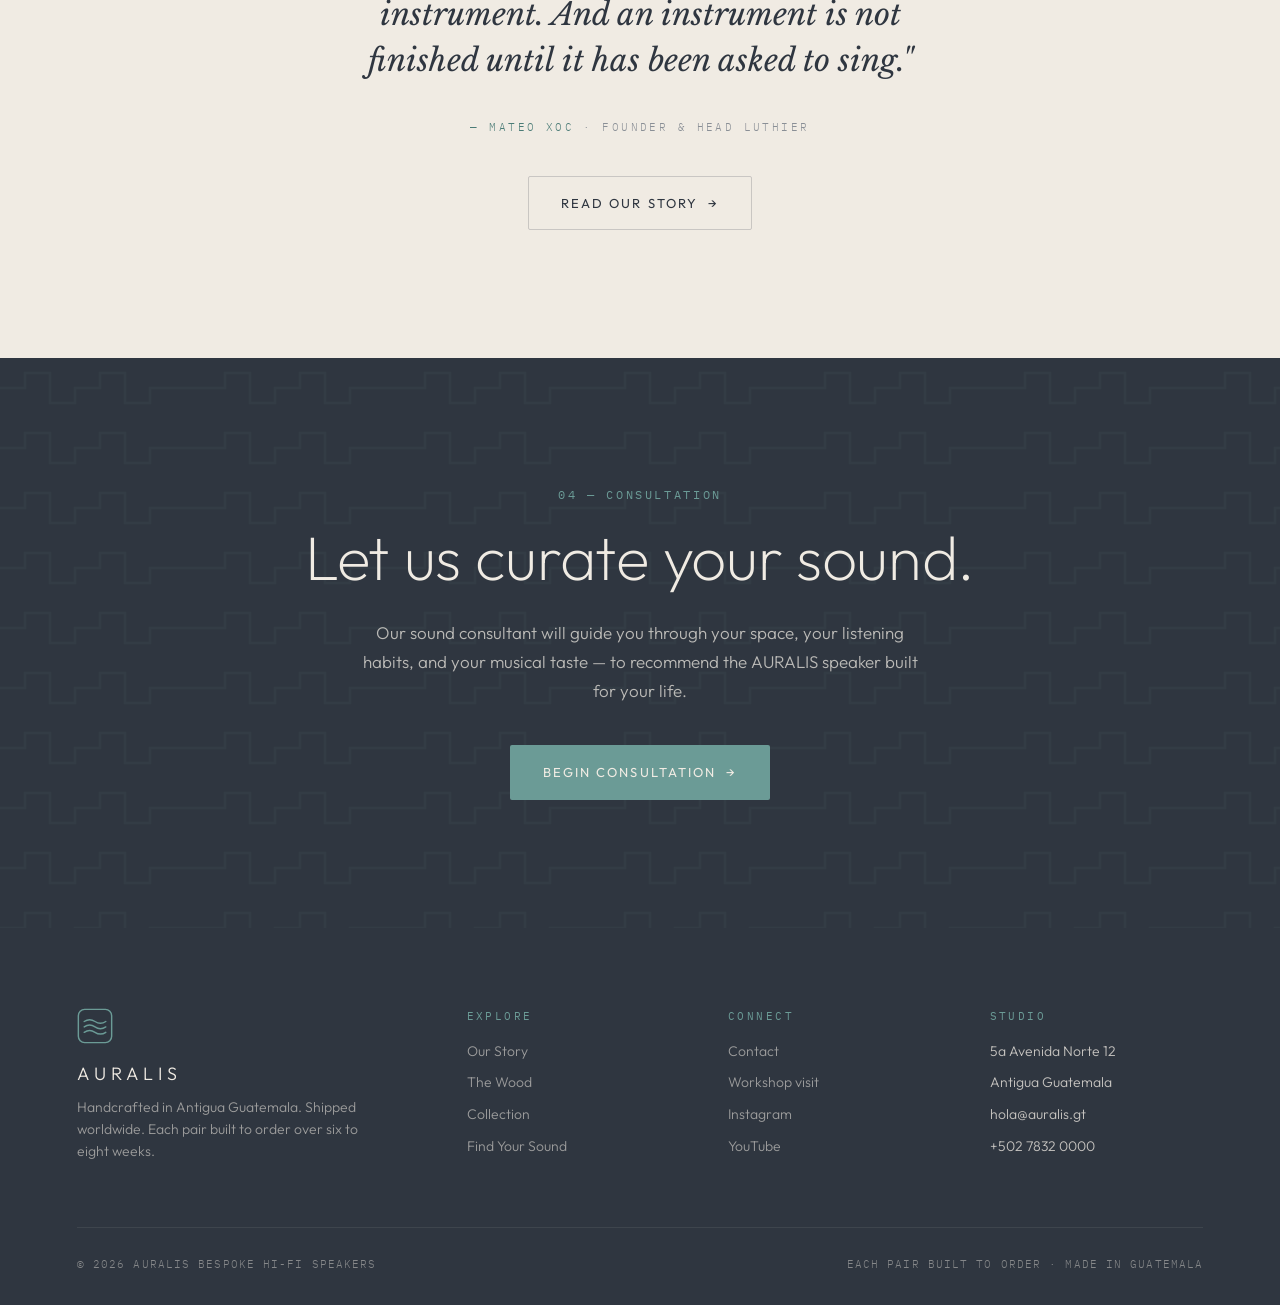
==== commit e85f507a: "Add AURALIS concierge chat widget with Supabase Edge Function backend" ====
--- a/index.html
+++ b/index.html
@@ -9,6 +9,7 @@
 <link href="https://fonts.googleapis.com/css2?family=Outfit:wght@200;300;400;500&family=Libre+Baskerville:ital,wght@0,400;1,400&family=IBM+Plex+Mono:wght@300;400&display=swap" rel="stylesheet">
 <link rel="stylesheet" href="assets/styles.css">
 <link rel="stylesheet" href="assets/speaker-visual.css">
+<link rel="stylesheet" href="assets/chat.css">
 <style>
 /* Homepage-specific */
 .hero {
@@ -387,8 +388,14 @@
   <a href="consultation.html" class="btn btn-primary">Begin Consultation <span class="arrow">→</span></a>
 </section>
 
+<script>
+  // AURALIS chat config — replace with your deployed Edge Function URL.
+  window.AURALIS_CHAT_ENDPOINT = "https://awytafjpzovrexswkeup.supabase.co/functions/v1/chat";
+  window.AURALIS_SUPABASE_ANON_KEY = "sb_publishable_GLDmQxjeON0FX9rt0-YWow_LUMPDOOp";
+</script>
 <script src="assets/shared.js"></script>
 <script src="assets/data.js"></script>
+<script src="assets/chat.js" defer></script>
 <script>
   AURALIS.initPage(null);
 
--- a/assets/chat.css
+++ b/assets/chat.css
@@ -0,0 +1,178 @@
+/* AURALIS concierge chat widget */
+
+.auralis-chat-trigger {
+  position: fixed;
+  bottom: 28px;
+  right: 28px;
+  z-index: 9998;
+  width: 56px;
+  height: 56px;
+  border-radius: 50%;
+  background: var(--obsidian, #2F3640);
+  color: var(--cream, #F0EBE3);
+  border: none;
+  cursor: pointer;
+  box-shadow: 0 8px 24px rgba(47, 54, 64, 0.2);
+  display: flex;
+  align-items: center;
+  justify-content: center;
+  transition: transform 0.25s ease, box-shadow 0.25s ease;
+}
+.auralis-chat-trigger:hover {
+  transform: translateY(-2px);
+  box-shadow: 0 12px 28px rgba(47, 54, 64, 0.28);
+}
+.auralis-chat-trigger svg { width: 22px; height: 22px; }
+
+.auralis-chat-panel {
+  position: fixed;
+  bottom: 28px;
+  right: 28px;
+  z-index: 9999;
+  width: min(400px, calc(100vw - 40px));
+  height: min(620px, calc(100vh - 60px));
+  background: var(--cream, #F0EBE3);
+  border: 1px solid rgba(47, 54, 64, 0.1);
+  box-shadow: 0 24px 60px rgba(47, 54, 64, 0.18);
+  display: none;
+  flex-direction: column;
+  overflow: hidden;
+}
+.auralis-chat-panel.open { display: flex; }
+
+.auralis-chat-header {
+  padding: 18px 20px;
+  background: var(--obsidian, #2F3640);
+  color: var(--cream, #F0EBE3);
+  display: flex;
+  align-items: center;
+  justify-content: space-between;
+}
+.auralis-chat-header .title {
+  font-family: 'Outfit', sans-serif;
+  font-weight: 300;
+  font-size: 16px;
+  letter-spacing: 0.02em;
+}
+.auralis-chat-header .sub {
+  font-family: 'IBM Plex Mono', monospace;
+  font-size: 9px;
+  letter-spacing: 0.3em;
+  text-transform: uppercase;
+  color: rgba(240, 235, 227, 0.55);
+  margin-top: 2px;
+}
+.auralis-chat-close {
+  background: none;
+  border: none;
+  color: var(--cream, #F0EBE3);
+  cursor: pointer;
+  font-size: 20px;
+  line-height: 1;
+  padding: 4px 8px;
+  opacity: 0.7;
+  transition: opacity 0.2s;
+}
+.auralis-chat-close:hover { opacity: 1; }
+
+.auralis-chat-log {
+  flex: 1;
+  overflow-y: auto;
+  padding: 24px 20px;
+  display: flex;
+  flex-direction: column;
+  gap: 14px;
+  background: var(--cream, #F0EBE3);
+}
+
+.auralis-chat-msg {
+  max-width: 88%;
+  font-family: 'Libre Baskerville', Georgia, serif;
+  font-size: 14px;
+  line-height: 1.6;
+  padding: 12px 14px;
+  color: var(--slate, #2F3640);
+}
+.auralis-chat-msg.user {
+  align-self: flex-end;
+  background: var(--parchment, #E8E2D6);
+  border: 1px solid rgba(47, 54, 64, 0.08);
+  font-family: 'Outfit', sans-serif;
+  font-size: 13px;
+}
+.auralis-chat-msg.assistant {
+  align-self: flex-start;
+  border-left: 2px solid var(--teal, #6B9B96);
+  background: transparent;
+  padding-left: 14px;
+}
+.auralis-chat-msg.assistant.thinking::after {
+  content: '•••';
+  letter-spacing: 0.3em;
+  color: var(--ash, #9B9B9B);
+  animation: auralis-pulse 1.4s ease-in-out infinite;
+}
+@keyframes auralis-pulse {
+  0%, 100% { opacity: 0.3; }
+  50% { opacity: 1; }
+}
+.auralis-chat-msg p { margin: 0 0 8px; }
+.auralis-chat-msg p:last-child { margin-bottom: 0; }
+
+.auralis-chat-error {
+  align-self: center;
+  font-family: 'IBM Plex Mono', monospace;
+  font-size: 11px;
+  color: #c1725a;
+  padding: 8px 12px;
+  border: 1px solid rgba(193, 124, 90, 0.3);
+  max-width: 90%;
+  text-align: center;
+}
+
+.auralis-chat-form {
+  border-top: 1px solid rgba(47, 54, 64, 0.08);
+  background: var(--cream, #F0EBE3);
+  padding: 12px;
+  display: flex;
+  gap: 8px;
+}
+.auralis-chat-input {
+  flex: 1;
+  font-family: 'Outfit', sans-serif;
+  font-size: 14px;
+  padding: 10px 12px;
+  border: 1px solid rgba(47, 54, 64, 0.15);
+  background: var(--cream, #F0EBE3);
+  color: var(--slate, #2F3640);
+  outline: none;
+  transition: border-color 0.2s;
+}
+.auralis-chat-input:focus {
+  border-color: var(--teal, #6B9B96);
+}
+.auralis-chat-send {
+  font-family: 'IBM Plex Mono', monospace;
+  font-size: 10px;
+  letter-spacing: 0.2em;
+  text-transform: uppercase;
+  padding: 10px 16px;
+  background: var(--obsidian, #2F3640);
+  color: var(--cream, #F0EBE3);
+  border: none;
+  cursor: pointer;
+  transition: background 0.2s;
+}
+.auralis-chat-send:hover:not(:disabled) { background: var(--teal-deep, #4A7A76); }
+.auralis-chat-send:disabled { opacity: 0.4; cursor: not-allowed; }
+
+.auralis-chat-disclaimer {
+  font-family: 'IBM Plex Mono', monospace;
+  font-size: 9px;
+  letter-spacing: 0.2em;
+  text-transform: uppercase;
+  color: var(--ash, #9B9B9B);
+  text-align: center;
+  padding: 8px 12px 12px;
+  background: var(--cream, #F0EBE3);
+}
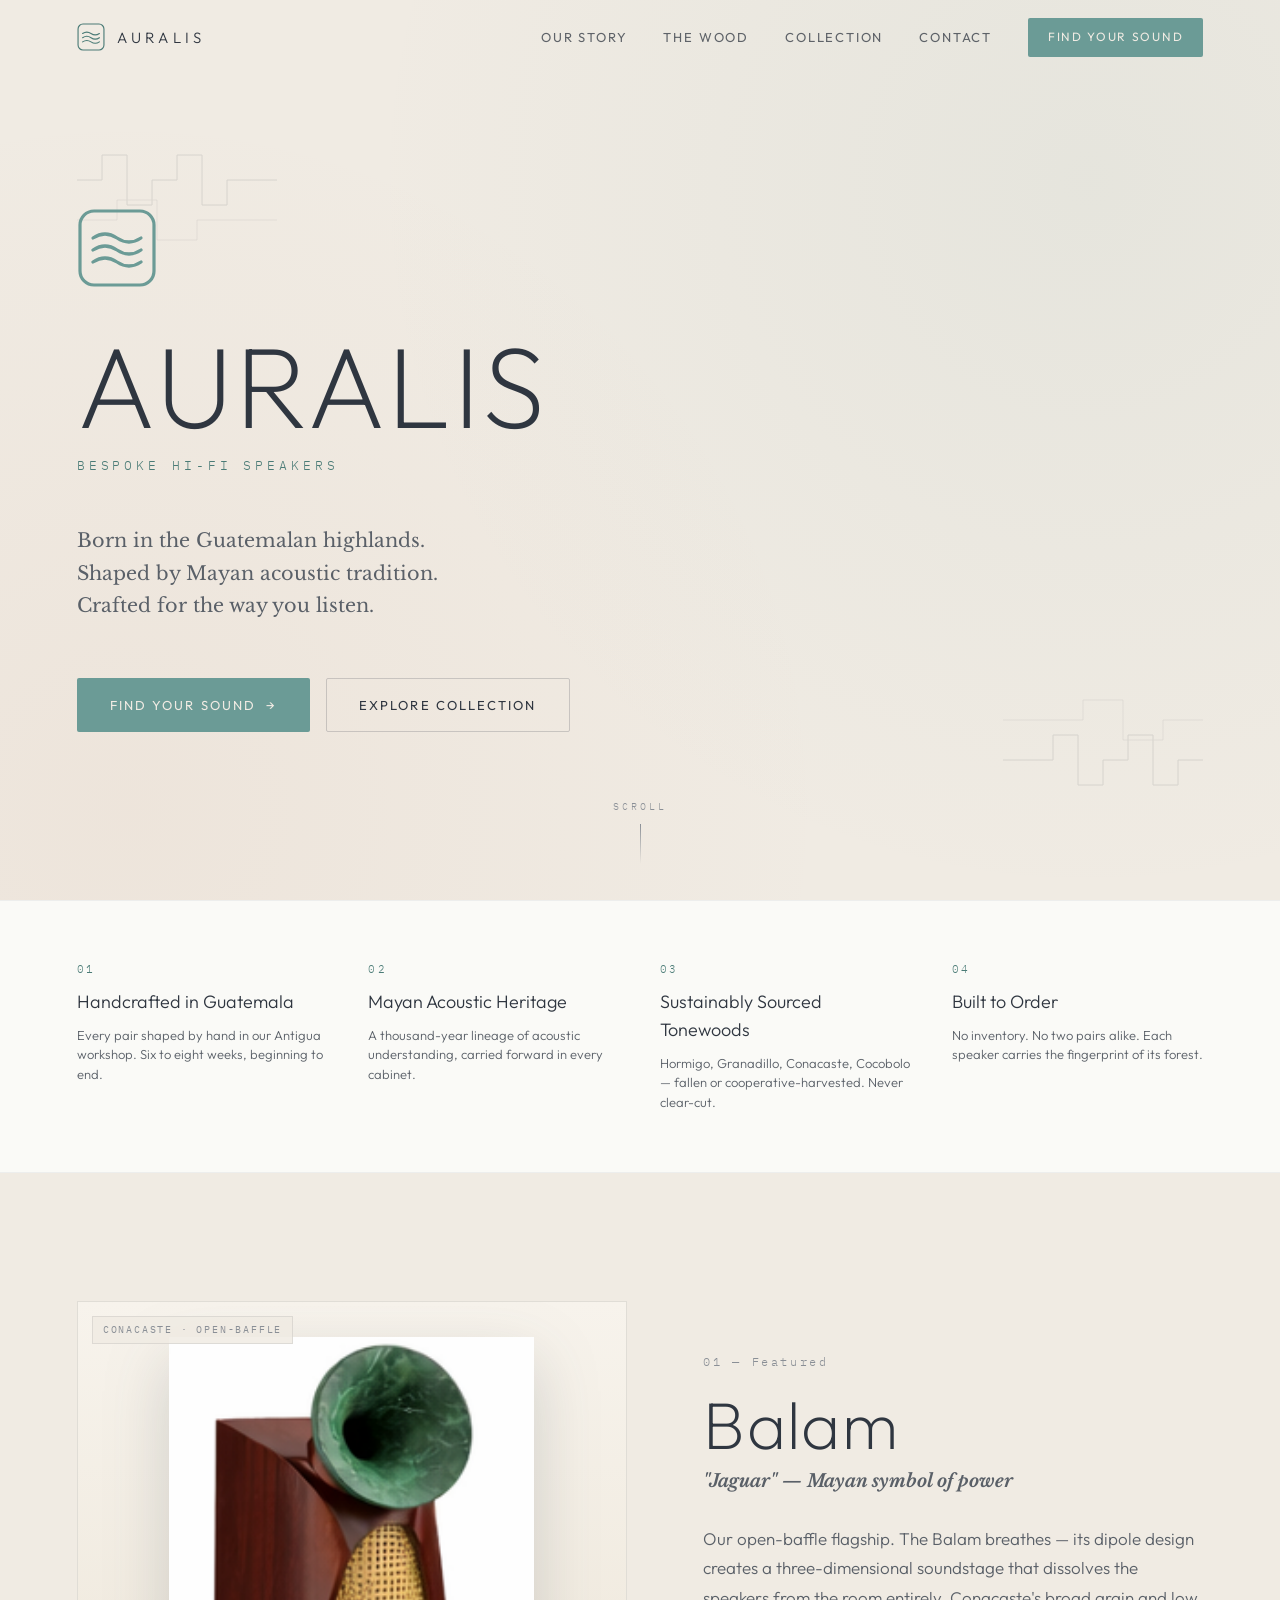
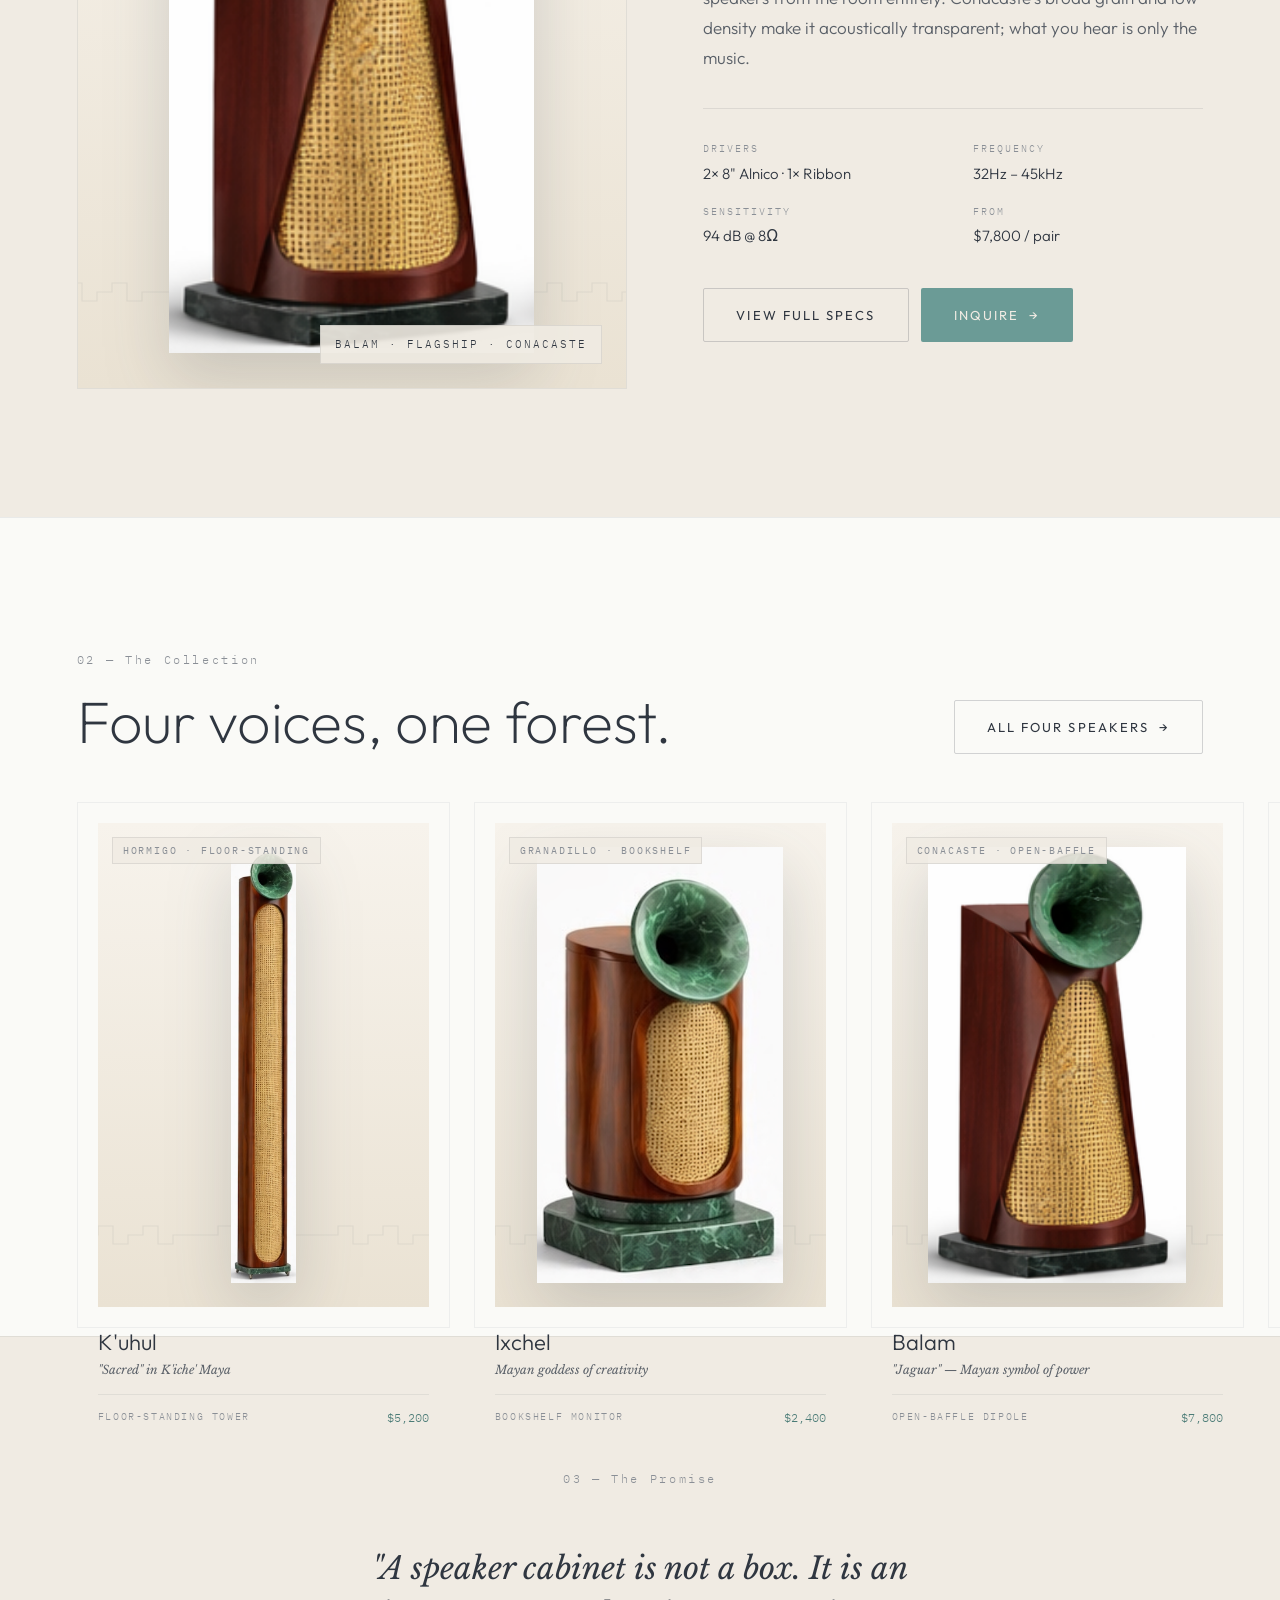
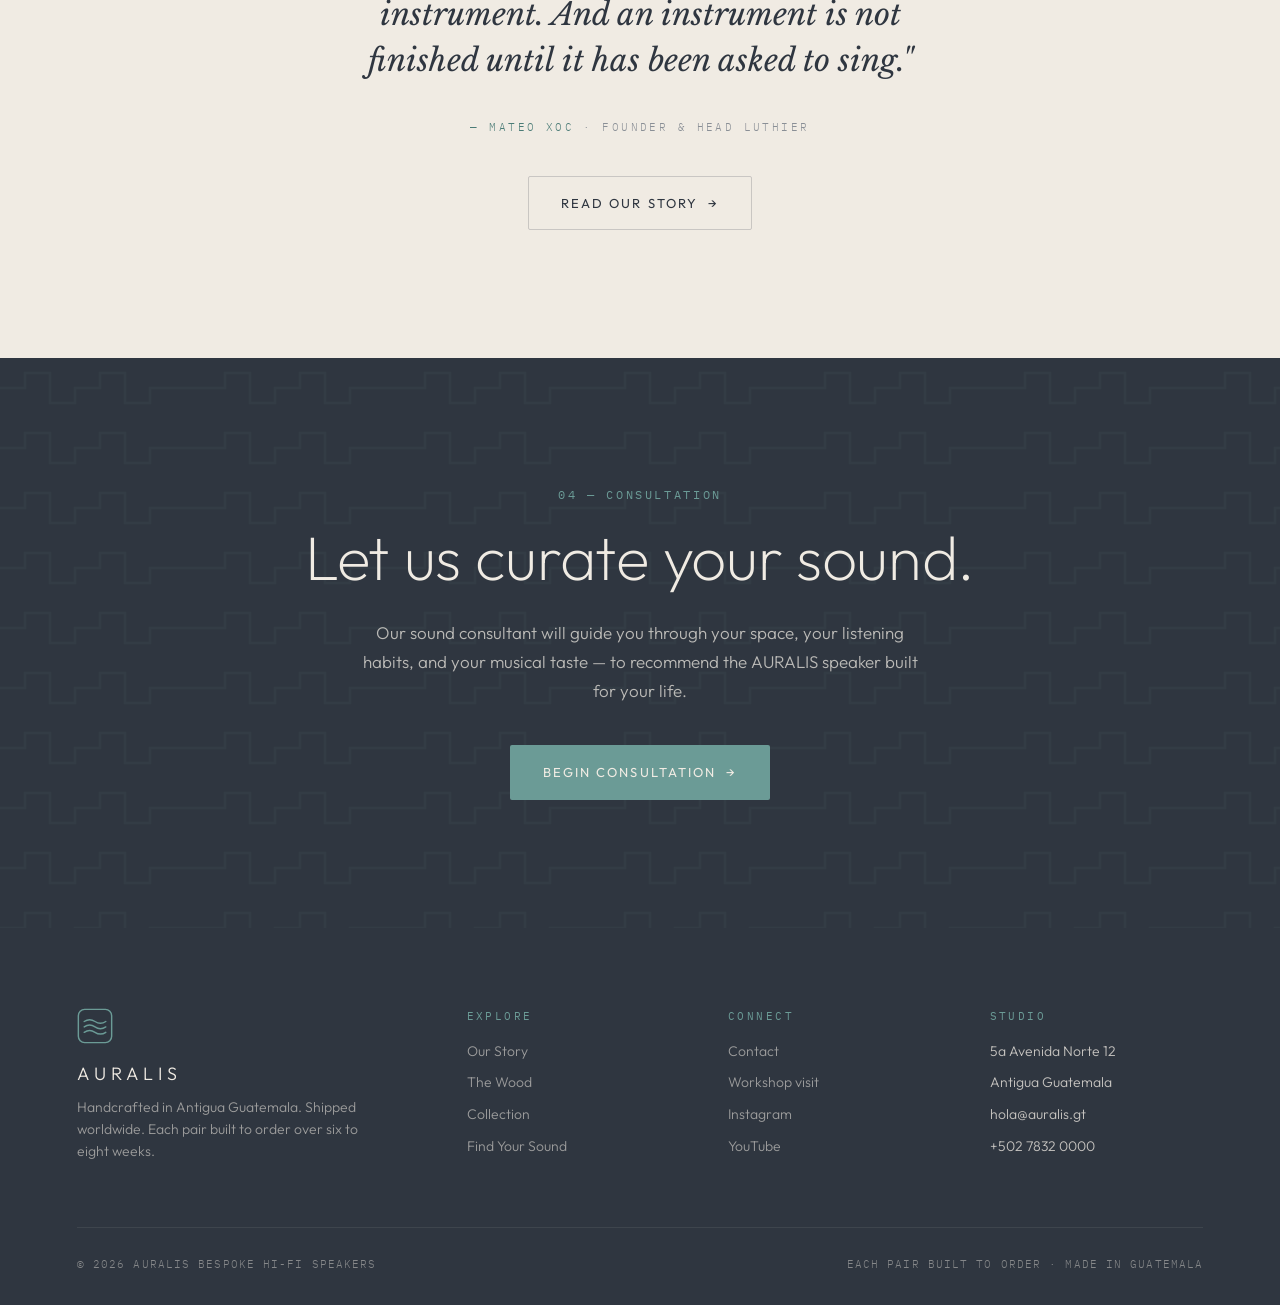
==== commit 3ae1c261: "Wire consultation.html chat to Edge Function; switch to Haiku 4.5 - Remove floating widget from inde" ====
--- a/index.html
+++ b/index.html
@@ -9,7 +9,6 @@
 <link href="https://fonts.googleapis.com/css2?family=Outfit:wght@200;300;400;500&family=Libre+Baskerville:ital,wght@0,400;1,400&family=IBM+Plex+Mono:wght@300;400&display=swap" rel="stylesheet">
 <link rel="stylesheet" href="assets/styles.css">
 <link rel="stylesheet" href="assets/speaker-visual.css">
-<link rel="stylesheet" href="assets/chat.css">
 <style>
 /* Homepage-specific */
 .hero {
@@ -388,14 +387,8 @@
   <a href="consultation.html" class="btn btn-primary">Begin Consultation <span class="arrow">→</span></a>
 </section>
 
-<script>
-  // AURALIS chat config — replace with your deployed Edge Function URL.
-  window.AURALIS_CHAT_ENDPOINT = "https://awytafjpzovrexswkeup.supabase.co/functions/v1/chat";
-  window.AURALIS_SUPABASE_ANON_KEY = "sb_publishable_GLDmQxjeON0FX9rt0-YWow_LUMPDOOp";
-</script>
 <script src="assets/shared.js"></script>
 <script src="assets/data.js"></script>
-<script src="assets/chat.js" defer></script>
 <script>
   AURALIS.initPage(null);
 
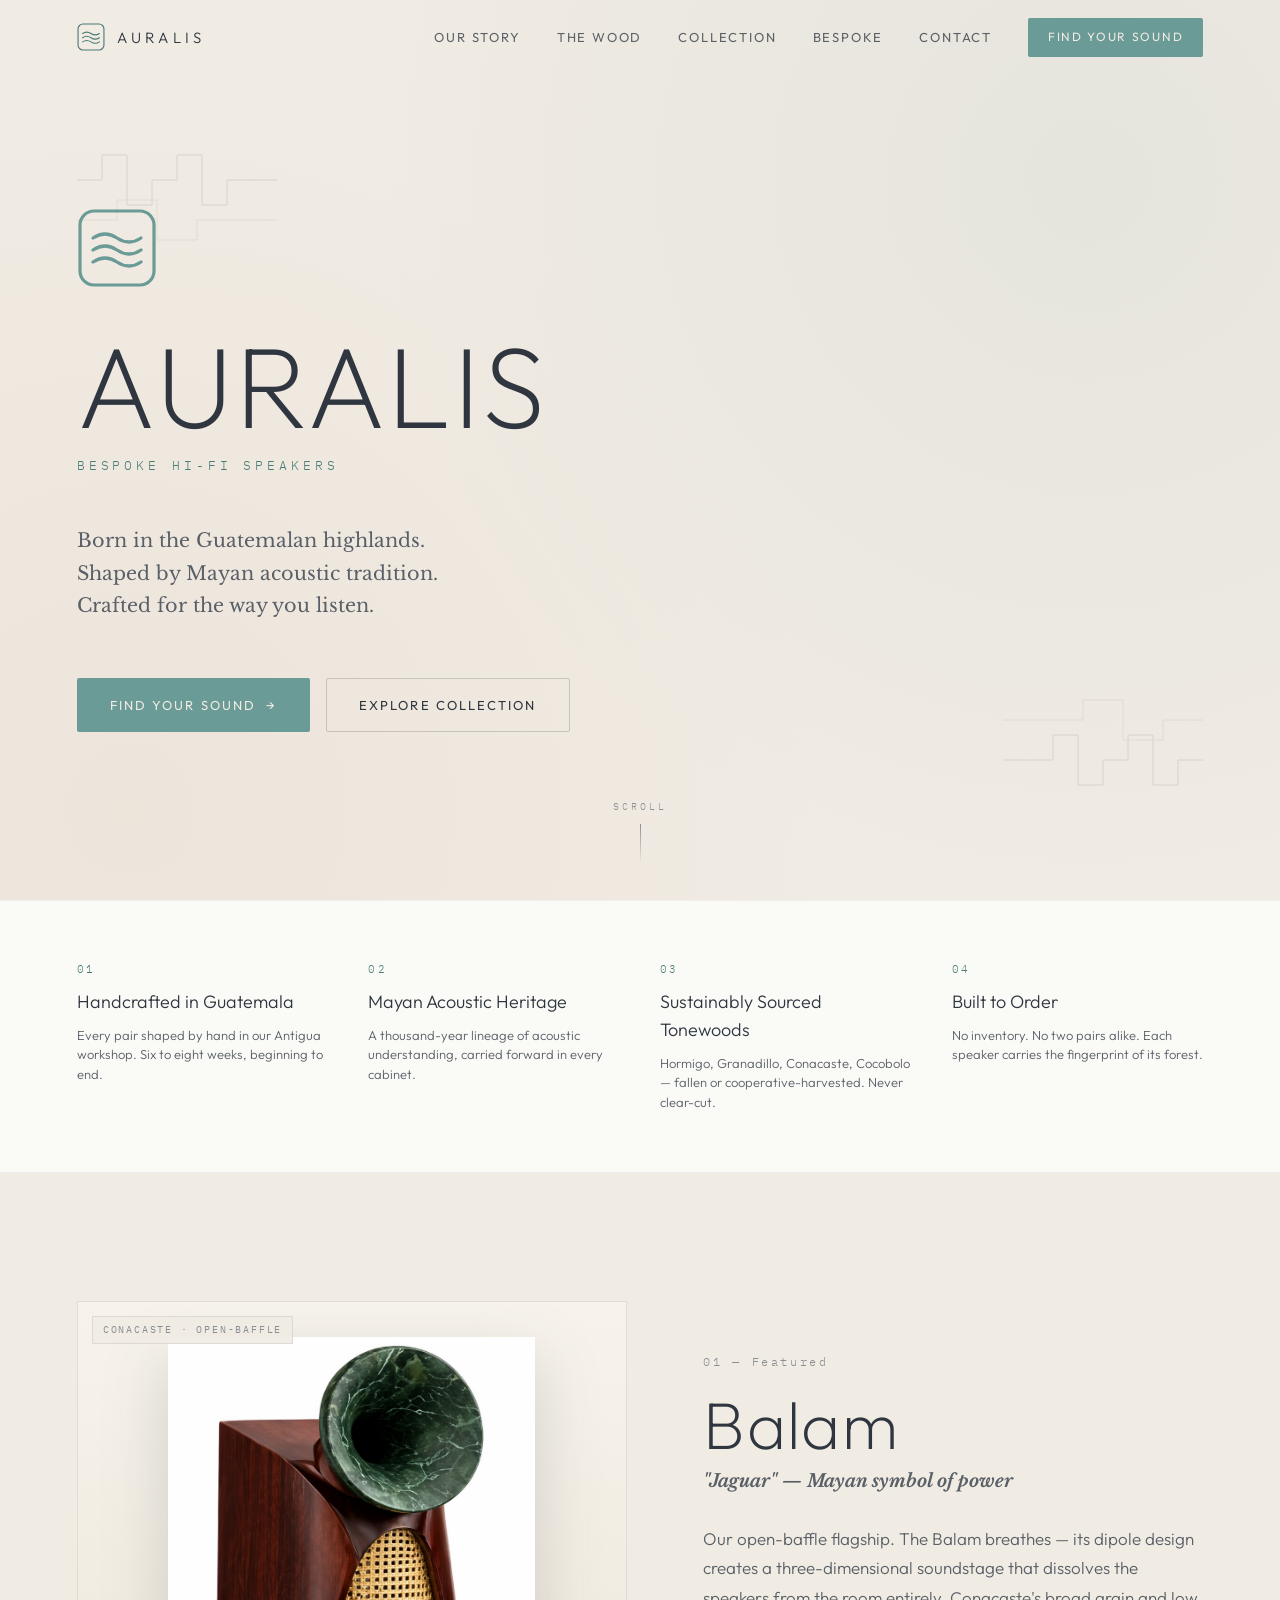
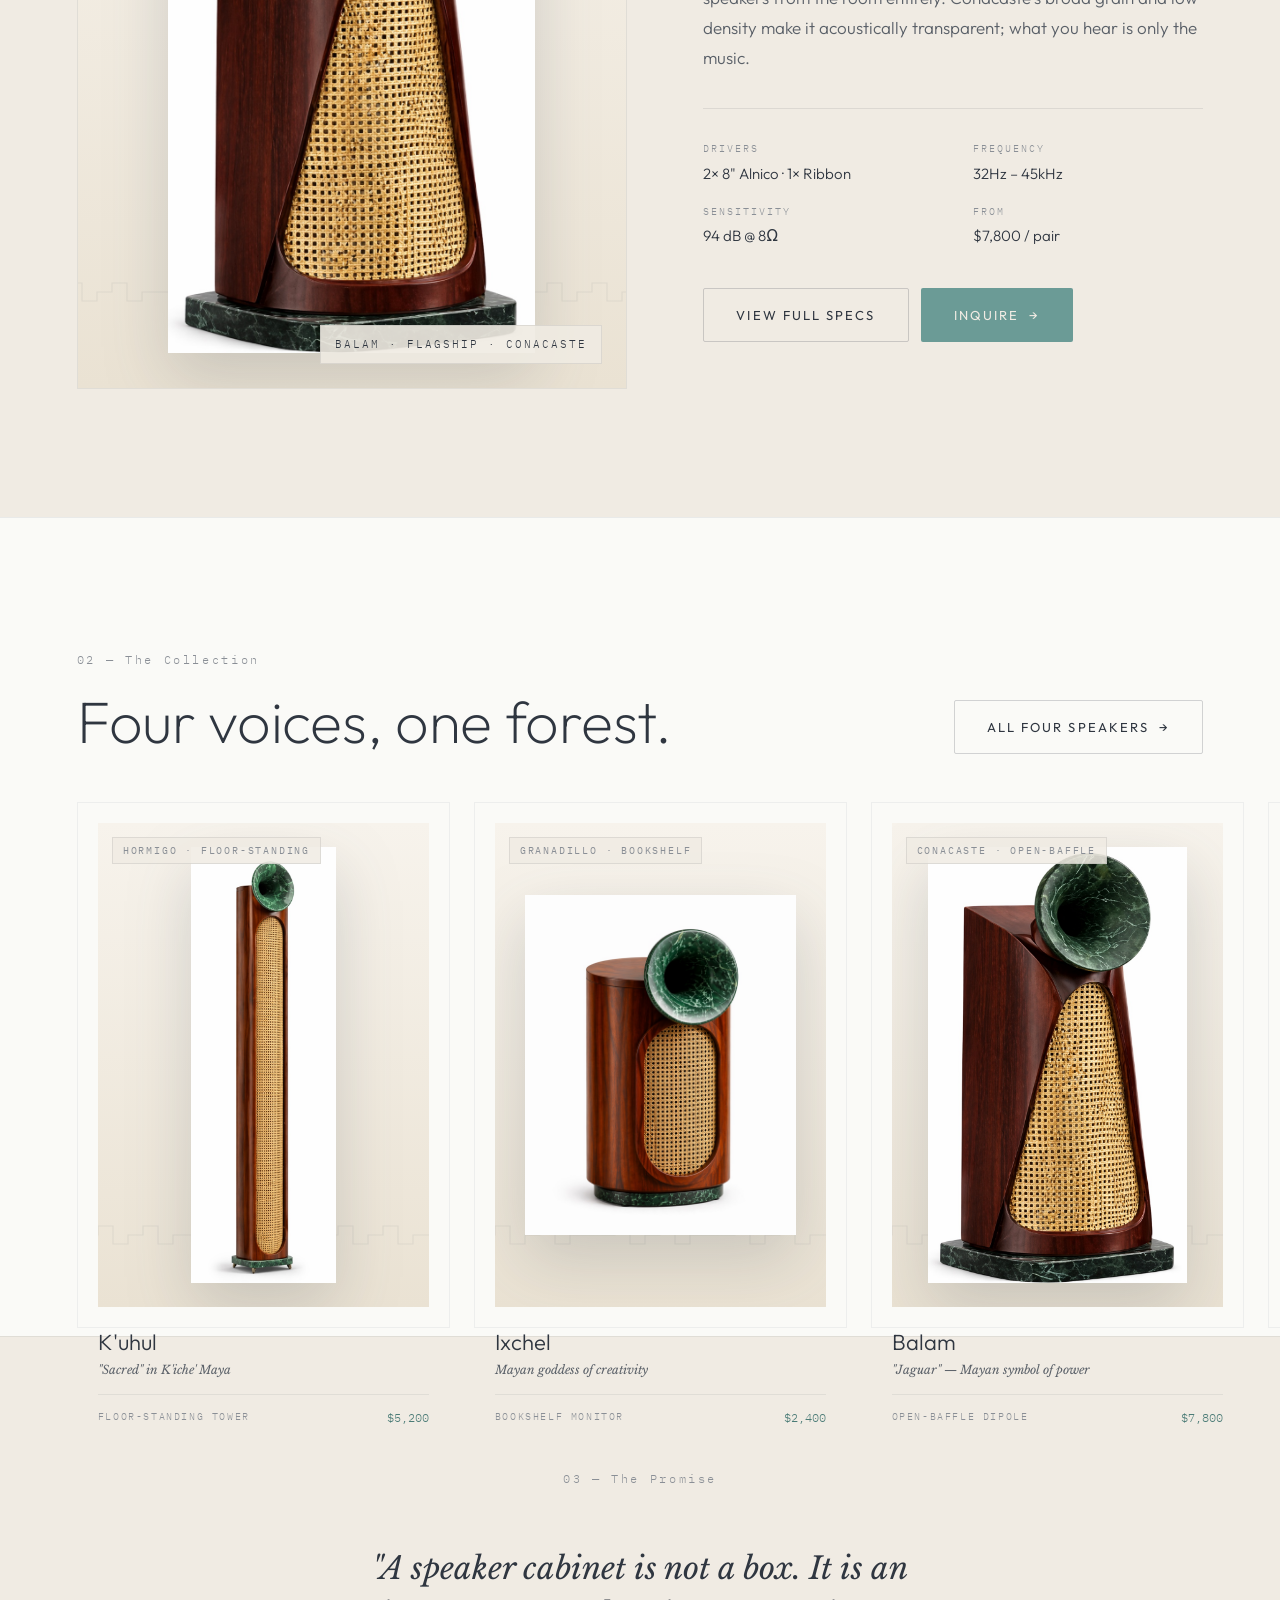
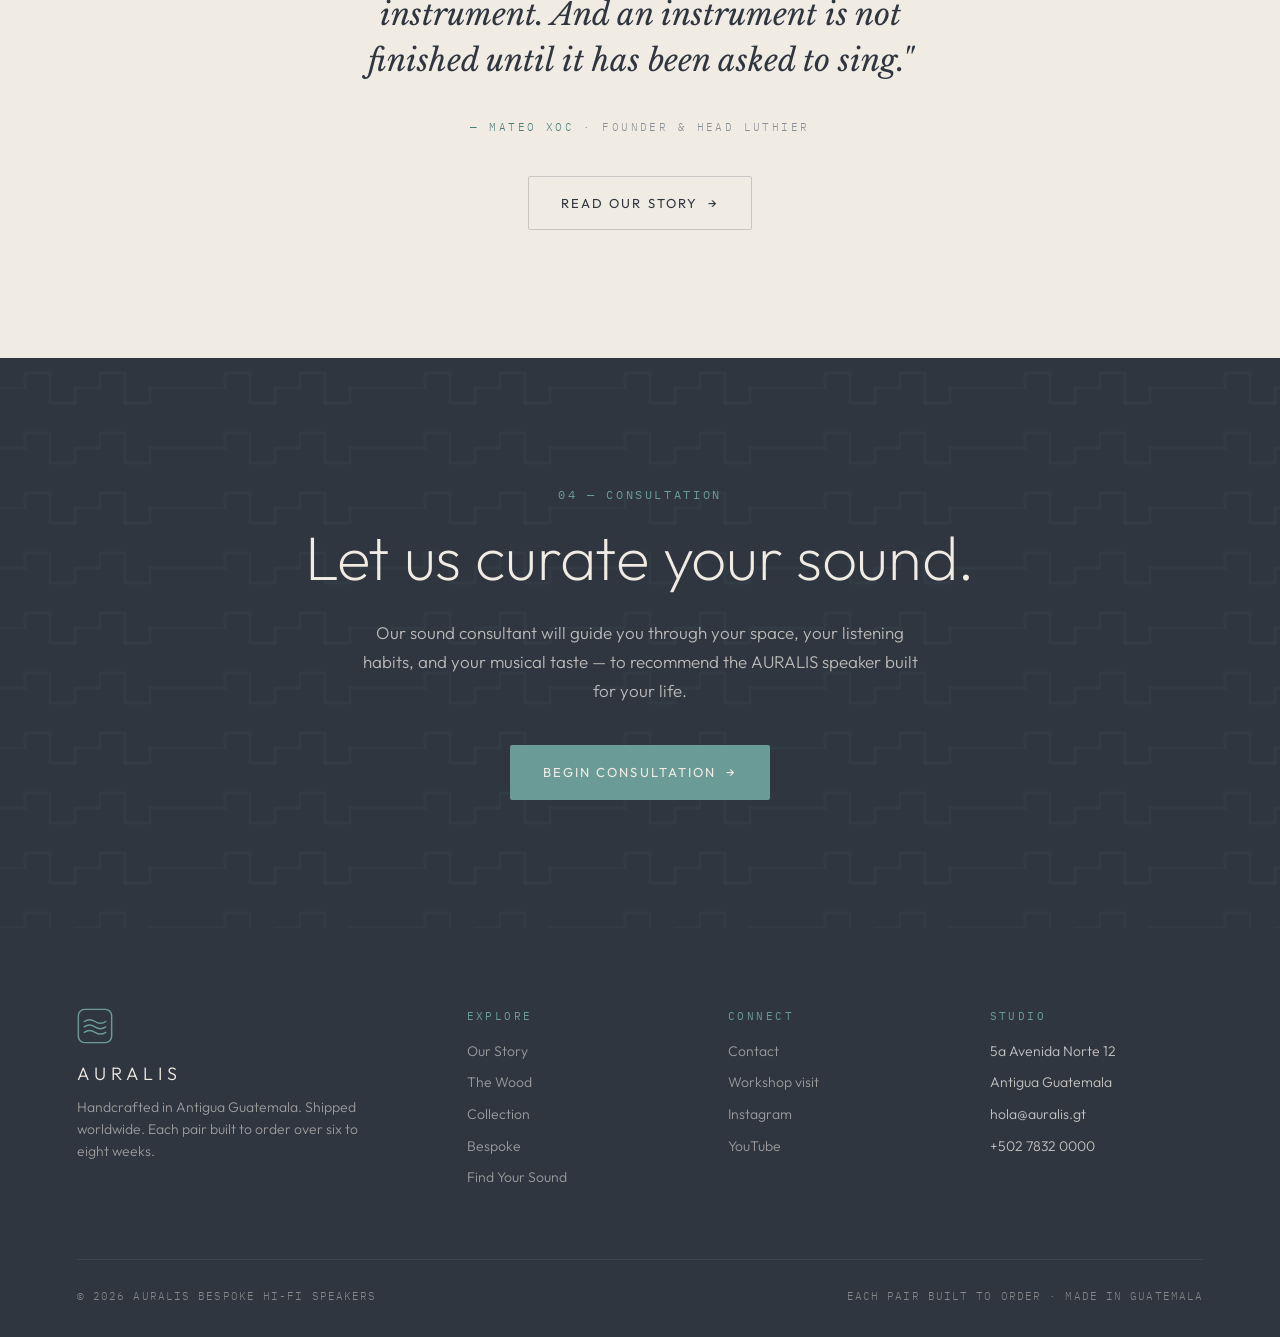
==== commit fa4a7d6b: "Fix wood photo crop; bust stale JS caches - wood.html: switch wood-photo from object-fit: cover to c" ====
--- a/index.html
+++ b/index.html
@@ -387,8 +387,8 @@
   <a href="consultation.html" class="btn btn-primary">Begin Consultation <span class="arrow">→</span></a>
 </section>
 
-<script src="assets/shared.js"></script>
-<script src="assets/data.js"></script>
+<script src="assets/shared.js?v=2"></script>
+<script src="assets/data.js?v=2"></script>
 <script>
   AURALIS.initPage(null);
 
--- a/assets/speaker-visual.css
+++ b/assets/speaker-visual.css
@@ -95,3 +95,25 @@
 
 /* Detail view — larger */
 .speaker-detail .sp-visual { aspect-ratio: 4/5; }
+
+/* Multi-photo cross-fade (used by TZ'IKIN powered pair) */
+.sp-visual.multi .sp-photo {
+  position: absolute;
+  left: 50%; top: 50%;
+  transform: translate(-50%, -50%);
+  animation: sp-photo-cycle 8s ease-in-out infinite;
+}
+.sp-visual.multi .sp-photo-0 { animation-delay: 0s; }
+.sp-visual.multi .sp-photo-1 { animation-delay: 4s; }
+.sp-visual.multi:hover .sp-photo {
+  transform: translate(-50%, calc(-50% - 4px)) scale(1.02);
+}
+@keyframes sp-photo-cycle {
+  0%, 45% { opacity: 1; }
+  50%, 95% { opacity: 0; }
+  100% { opacity: 1; }
+}
+@media (prefers-reduced-motion: reduce) {
+  .sp-visual.multi .sp-photo { animation: none; }
+  .sp-visual.multi .sp-photo-1 { opacity: 0; }
+}
